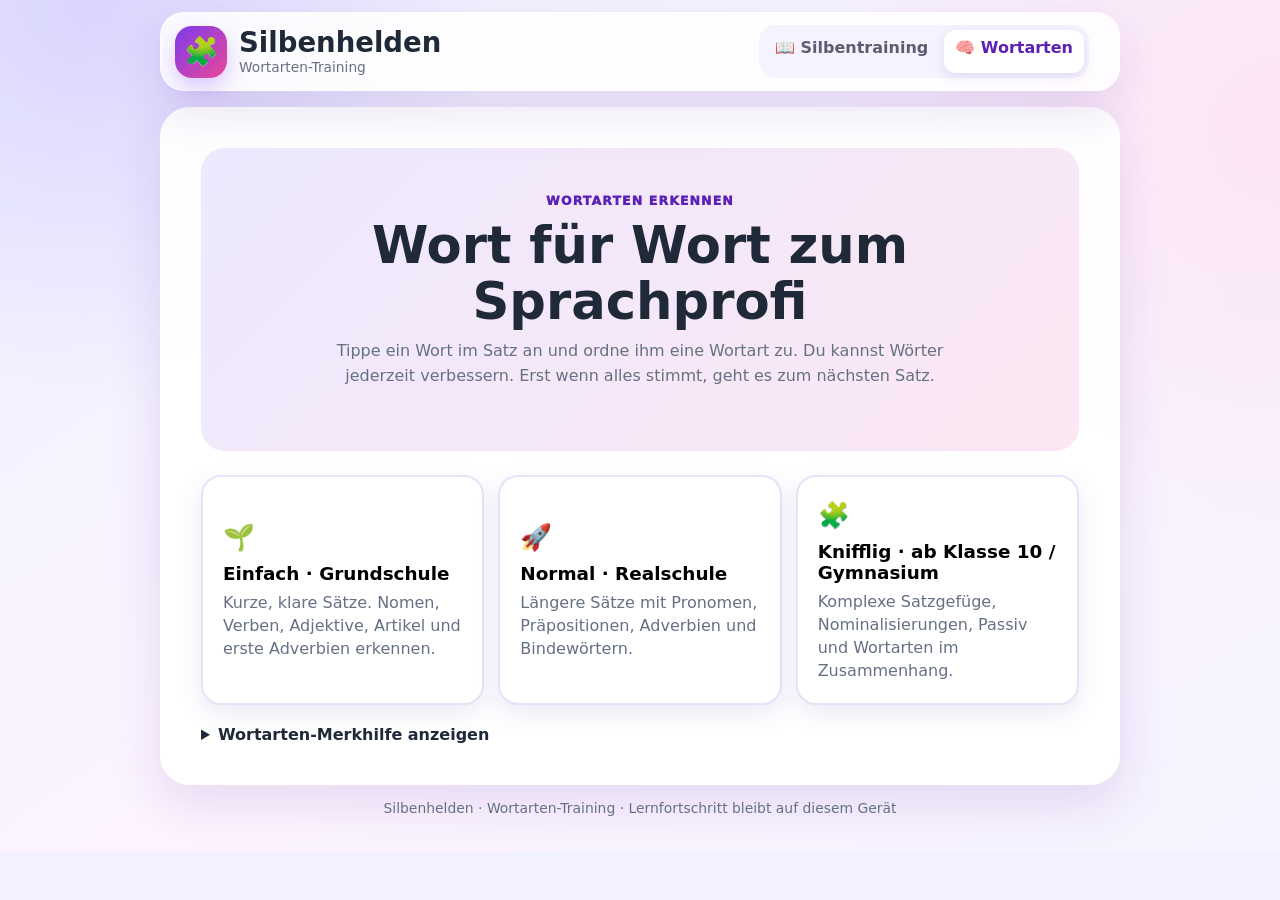
==== wortarten.html @ 065c770d "Align word type levels with school stages" ====
<!doctype html>
<html lang="de">
<head>
  <meta charset="utf-8">
  <meta name="viewport" content="width=device-width, initial-scale=1, viewport-fit=cover">
  <meta name="theme-color" content="#6d28d9">
  <meta name="description" content="Wortarten erkennen und üben – vom einfachen Satz bis zu kniffligen Beispielen.">
  <title>Wortarten-Training · Silbenhelden</title>
  <link rel="manifest" href="manifest.webmanifest">
  <link rel="icon" href="icon.svg" type="image/svg+xml">
  <link rel="stylesheet" href="style.css">
  <style>
    .wordart-shell{max-width:960px;margin:auto}
    .wordart-head{display:flex;justify-content:space-between;align-items:center;gap:12px;margin-bottom:20px}
    .wordart-head .eyebrow{display:block}
    .wordart-intro{padding:clamp(20px,5vw,42px);border-radius:24px;background:linear-gradient(135deg,#ede9fe,#fce7f3);text-align:center}
    .wordart-intro h1{font-size:clamp(2rem,6vw,3.2rem);margin:8px 0}
    .wordart-intro p{max-width:650px;margin:0 auto 20px;color:var(--muted);line-height:1.6}
    .level-grid{display:grid;grid-template-columns:repeat(3,minmax(0,1fr));gap:14px;margin-top:24px}
    .level-card{min-height:150px;padding:20px;border:2px solid var(--line);border-radius:20px;background:#fff;text-align:left;cursor:pointer;box-shadow:var(--shadow-small);transition:transform .15s,border-color .15s}
    .level-card:hover{transform:translateY(-3px);border-color:#a78bfa}
    .level-card strong{display:block;margin:7px 0;font-size:1.15rem}
    .level-card span{color:var(--muted);line-height:1.45}
    .level-emoji{font-size:1.6rem}
    .lesson{margin-top:20px;padding:clamp(18px,4vw,32px)}
    .lesson-top{display:flex;justify-content:space-between;align-items:flex-start;gap:12px}
    .lesson-top h1{margin:4px 0;font-size:clamp(1.45rem,4vw,2.2rem)}
    .task-count{white-space:nowrap;padding:9px 12px;border-radius:999px;background:var(--primary-soft);color:var(--primary-dark);font-weight:900}
    .progress-track{height:10px;margin:16px 0 22px;overflow:hidden;border-radius:99px;background:#eeeaf7}
    .progress-track span{display:block;height:100%;border-radius:inherit;background:linear-gradient(90deg,#7c3aed,#ec4899);transition:width .2s}
    .prompt{margin:0 0 8px;color:var(--muted);font-weight:700}
    .sentence{min-height:100px;padding:18px 14px;border:2px solid var(--line);border-radius:20px;background:#faf9ff;font-size:clamp(1.3rem,4.5vw,2rem);line-height:2.1}
    .word{display:inline-block;margin:0 .13em .12em 0;padding:3px 8px;border:2px solid var(--cat-border,transparent);border-radius:11px;color:var(--cat-ink,var(--ink));background:var(--cat-bg,#fff);box-shadow:0 3px 10px rgba(31,41,55,.08);font-weight:800;cursor:pointer;touch-action:manipulation}
    .word.selected{border-color:#7c3aed;box-shadow:0 0 0 3px rgba(124,58,237,.15)}
    .word.correct{border-color:#86efac;background:#dcfce7}
    .word.wrong{border-color:#fca5a5;background:#fee2e2}
    .word .answer-tag{display:block;margin-top:2px;font-size:.58em;line-height:1.05;color:var(--cat-ink,#5b21b6)}
    /* Jede Wortart erhält eine zurückhaltende, wiedererkennbare Farbe. */
    .word[data-type="Nomen"],.type-button[data-type="Nomen"]{--cat-bg:#eef2ff;--cat-ink:#3730a3;--cat-border:#c7d2fe}
    .word[data-type="Verb"],.type-button[data-type="Verb"]{--cat-bg:#e8f5f2;--cat-ink:#176356;--cat-border:#b7e4d9}
    .word[data-type="Adjektiv"],.type-button[data-type="Adjektiv"]{--cat-bg:#fff6df;--cat-ink:#805b14;--cat-border:#f2dda2}
    .word[data-type="Artikel"],.type-button[data-type="Artikel"]{--cat-bg:#f1f2f5;--cat-ink:#505866;--cat-border:#d7dbe2}
    .word[data-type="Pronomen"],.type-button[data-type="Pronomen"]{--cat-bg:#eaf3ff;--cat-ink:#245b96;--cat-border:#c3daf8}
    .word[data-type="Präposition"],.type-button[data-type="Präposition"]{--cat-bg:#fff0f2;--cat-ink:#91465a;--cat-border:#f3cbd4}
    .word[data-type="Adverb"],.type-button[data-type="Adverb"]{--cat-bg:#eaf7fb;--cat-ink:#286276;--cat-border:#c2e5ee}
    .word[data-type="Konjunktion"],.type-button[data-type="Konjunktion"]{--cat-bg:#f4edfb;--cat-ink:#674389;--cat-border:#dfcdef}
    .word[data-type="Zahlwort"],.type-button[data-type="Zahlwort"]{--cat-bg:#edf7e9;--cat-ink:#426c35;--cat-border:#cfe4c4}
    .word[data-type="Ausrufewort"],.type-button[data-type="Ausrufewort"]{--cat-bg:#fff0e8;--cat-ink:#98532d;--cat-border:#f4d0bb}
    .word-types{display:grid;grid-template-columns:repeat(5,minmax(0,1fr));gap:8px;margin:16px 0}
    .type-button{min-height:48px;padding:8px 6px;border:1px solid var(--cat-border,var(--line));border-radius:13px;background:var(--cat-bg,#fff);color:var(--cat-ink,var(--ink));font-weight:800;cursor:pointer;touch-action:manipulation}
    .type-button small{display:block;color:var(--muted);font-size:.73em;font-weight:600}
    .type-button.active{border-color:#7c3aed;color:#5b21b6;background:#ede9fe;box-shadow:0 0 0 2px rgba(124,58,237,.12)}
    .selected-note{min-height:24px;color:var(--muted);font-size:.92rem}
    .task-feedback{min-height:50px;margin:12px 0;padding:12px 14px;border-radius:14px;background:#f5f3ff;color:#4c1d95;line-height:1.45}
    .task-feedback:empty{display:none}
    .task-feedback.success{background:#dcfce7;color:#166534}
    .task-feedback.retry{background:#fff7ed;color:#9a3412}
    .lesson-actions{display:flex;justify-content:space-between;gap:10px;margin-top:16px}
    .lesson-actions .btn{min-height:48px}
    .helper{margin:14px 0 0;color:var(--muted);font-size:.88rem;line-height:1.5}
    .guide{margin-top:20px}
    .guide summary{font-weight:900;cursor:pointer}
    .guide-grid{display:grid;grid-template-columns:repeat(2,minmax(0,1fr));gap:8px;margin-top:12px}
    .guide-item{padding:10px 12px;border-radius:12px;background:#f8f7fc;font-size:.92rem;line-height:1.4}
    .guide-item strong{color:#5b21b6}
    .finish{text-align:center;padding:36px 12px}
    .finish .trophy{font-size:4rem}
    .finish h1{font-size:clamp(2rem,6vw,3rem)}
    .finish p{color:var(--muted);line-height:1.55}
    @media(max-width:700px){.level-grid{grid-template-columns:1fr}.level-card{min-height:0;padding:16px}.word-types{grid-template-columns:repeat(2,minmax(0,1fr))}.lesson-top{align-items:center}.sentence{padding:14px 10px}.lesson-actions{position:sticky;bottom:8px;z-index:5;padding:8px;border-radius:16px;background:rgba(255,255,255,.94);box-shadow:var(--shadow-small)}.guide-grid{grid-template-columns:1fr}}
    @media(prefers-reduced-motion:reduce){*{scroll-behavior:auto!important;transition:none!important}}
  </style>
</head>
<body>
  <main class="app wordart-shell">
    <header class="top">
      <a class="brand brand-button" href="./index.html" style="text-decoration:none;color:inherit" aria-label="Zurück zum Silbentrainer">
        <span class="logo" aria-hidden="true">🧩</span>
        <span><strong class="brand-title">Silbenhelden</strong><span class="brand-subtitle">Wortarten-Training</span></span>
      </a>
      <nav class="main-nav" aria-label="Hauptnavigation">
        <a class="nav-button" href="./index.html" style="text-decoration:none">📖 <span>Silbentraining</span></a>
        <span class="nav-button active" aria-current="page">🧠 <span>Wortarten</span></span>
      </nav>
    </header>

    <section class="screen" id="home">
      <div class="wordart-intro">
        <span class="eyebrow">Wortarten erkennen</span>
        <h1>Wort für Wort zum Sprachprofi</h1>
        <p>Tippe ein Wort im Satz an und ordne ihm eine Wortart zu. Du kannst Wörter jederzeit verbessern. Erst wenn alles stimmt, geht es zum nächsten Satz.</p>
      </div>
      <div class="level-grid" aria-label="Schwierigkeit auswählen">
        <button class="level-card" data-level="leicht"><span class="level-emoji">🌱</span><strong>Einfach · Grundschule</strong><span>Kurze, klare Sätze. Nomen, Verben, Adjektive, Artikel und erste Adverbien erkennen.</span></button>
        <button class="level-card" data-level="mittel"><span class="level-emoji">🚀</span><strong>Normal · Realschule</strong><span>Längere Sätze mit Pronomen, Präpositionen, Adverbien und Bindewörtern.</span></button>
        <button class="level-card" data-level="schwer"><span class="level-emoji">🧩</span><strong>Knifflig · ab Klasse 10 / Gymnasium</strong><span>Komplexe Satzgefüge, Nominalisierungen, Passiv und Wortarten im Zusammenhang.</span></button>
      </div>
      <details class="guide">
        <summary>Wortarten-Merkhilfe anzeigen</summary>
        <div class="guide-grid">
          <div class="guide-item"><strong>Nomen:</strong> Menschen, Tiere, Dinge und Begriffe; oft mit der/die/das. <em>Hund, Freude</em></div>
          <div class="guide-item"><strong>Verb:</strong> Tätigkeiten oder Zustände; in der Grundform mit „-en“. <em>laufen, sein</em></div>
          <div class="guide-item"><strong>Adjektiv:</strong> Beschreibt, wie etwas ist. <em>schnell, freundlich</em></div>
          <div class="guide-item"><strong>Artikel:</strong> Begleiter eines Nomens. <em>der, eine, dem</em></div>
          <div class="guide-item"><strong>Pronomen:</strong> Steht für oder begleitet ein Nomen. <em>ich, sie, dieser</em></div>
          <div class="guide-item"><strong>Präposition:</strong> Zeigt oft Ort, Zeit oder Beziehung. <em>auf, wegen, mit</em></div>
          <div class="guide-item"><strong>Adverb:</strong> Gibt zum Beispiel Zeit, Ort oder Art an. <em>heute, dort, gern</em></div>
          <div class="guide-item"><strong>Konjunktion:</strong> Verbindet Wörter oder Sätze. <em>und, weil, obwohl</em></div>
          <div class="guide-item"><strong>Zahlwort:</strong> Bezeichnet eine Zahl oder Menge. <em>drei, mehrere</em></div>
          <div class="guide-item"><strong>Ausrufewort:</strong> Drückt einen Ausruf oder ein Gefühl aus. <em>Oh!, Hurra!</em></div>
        </div>
      </details>
    </section>

    <section class="screen lesson hidden" id="lesson" aria-live="polite">
      <div class="lesson-top">
        <div><span class="eyebrow" id="levelName">Einfach</span><h1>Ordne die Wortarten zu</h1></div>
        <span class="task-count" id="taskCount">Satz 1 von 15</span>
      </div>
      <div class="progress-track" aria-label="Fortschritt"><span id="progressBar" style="width:0%"></span></div>
      <p class="prompt">1. Tippe ein Wort an. 2. Wähle die passende Wortart.</p>
      <div class="sentence" id="sentence" aria-label="Satz mit auswählbaren Wörtern"></div>
      <p class="selected-note" id="selectedNote">Wähle ein Wort im Satz aus.</p>
      <div class="word-types" id="wordTypes" aria-label="Wortart auswählen"></div>
      <div class="task-feedback" id="feedback" aria-live="polite"></div>
      <div class="lesson-actions">
        <button class="btn gray" id="quit">Zur Übersicht</button>
        <button class="btn primary" id="check" disabled>Antwort prüfen</button>
        <button class="btn primary hidden" id="next">Weiter →</button>
      </div>
      <p class="helper">Tipp: Achte auf die Aufgabe eines Wortes im Satz. Dasselbe Wort kann in einem anderen Satz eine andere Wortart haben.</p>
    </section>

    <section class="screen finish hidden" id="finish">
      <div class="trophy">🏆</div>
      <span class="eyebrow">Training beendet</span>
      <h1>Stark gemacht!</h1>
      <p id="finishMessage"></p>
      <div class="hero-actions" style="justify-content:center">
        <button class="btn primary large" id="repeat">Gleiche Stufe noch einmal</button>
        <button class="btn soft large" id="choose">Andere Stufe wählen</button>
      </div>
    </section>

    <footer class="foot">Silbenhelden · Wortarten-Training · Lernfortschritt bleibt auf diesem Gerät</footer>
  </main>

<script>
const TYPES = ["Nomen","Verb","Adjektiv","Artikel","Pronomen","Präposition","Adverb","Konjunktion","Zahlwort","Ausrufewort"];
const TYPE_HINTS = {Nomen:"Ding / Name",Verb:"Tun / Sein",Adjektiv:"Wie ist es?",Artikel:"Begleiter",Pronomen:"Fürwort",Präposition:"Verhältniswort",Adverb:"Umstandswort",Konjunktion:"Bindewort",Zahlwort:"Zahl / Menge",Ausrufewort:"Ausruf"};
// Jedes Wort ist als "Wort|Wortart" notiert. Die Lösung wird erst beim Prüfen sichtbar.
const SETS = {
  leicht: [
    "Der|Artikel laute|Adjektiv Hund|Nomen bellt|Verb.|",
    "Die|Artikel kleine|Adjektiv Katze|Nomen schläft|Verb.|",
    "Ein|Artikel Vogel|Nomen fliegt|Verb heute|Adverb.|",
    "Das|Artikel Kind|Nomen malt|Verb ein|Artikel buntes|Adjektiv Bild|Nomen.|",
    "Mia|Nomen lacht|Verb.|",
    "Der|Artikel Ball|Nomen rollt|Verb.|",
    "Eine|Artikel duftende|Adjektiv Blume|Nomen blüht|Verb.|",
    "Der|Artikel alte|Adjektiv Baum|Nomen steht|Verb dort|Adverb.|",
    "Tom|Nomen liest|Verb ein|Artikel spannendes|Adjektiv Buch|Nomen.|",
    "Die|Artikel Sonne|Nomen scheint|Verb warm|Adjektiv.|",
    "Ein|Artikel kleiner|Adjektiv Frosch|Nomen hüpft|Verb heute|Adverb.|",
    "Meine|Pronomen Schwester|Nomen singt|Verb.|",
    "Der|Artikel rote|Adjektiv Bus|Nomen hält|Verb hier|Adverb.|",
    "Das|Artikel Pferd|Nomen frisst|Verb frisches|Adjektiv Gras|Nomen.|",
    "Ein|Artikel müder|Adjektiv Bär|Nomen schläft|Verb lange|Adjektiv."
  ],
  mittel: [
    "Heute|Adverb fährt|Verb meine|Pronomen Freundin|Nomen mit|Präposition dem|Artikel Bus|Nomen in|Präposition die|Artikel Schule|Nomen.|",
    "Wir|Pronomen warten|Verb lange|Adverb vor|Präposition dem|Artikel Kino|Nomen.|",
    "Der|Artikel flinke|Adjektiv Läufer|Nomen gewinnt|Verb das|Artikel Rennen|Nomen, weil|Konjunktion er|Pronomen oft|Adverb trainiert|Verb.|",
    "Nach|Präposition dem|Artikel Essen|Nomen stellt|Verb Paul|Nomen die|Artikel Teller|Nomen ordentlich|Adverb auf|Präposition den|Artikel Tisch|Nomen.|",
    "Sie|Pronomen besucht|Verb morgen|Adverb ihre|Pronomen nette|Adjektiv Tante|Nomen.|",
    "Der|Artikel Hund|Nomen versteckt|Verb sich|Pronomen unter|Präposition dem|Artikel Tisch|Nomen.|",
    "Obwohl|Konjunktion es|Pronomen regnet|Verb, spielen|Verb die|Artikel Kinder|Nomen draußen|Adverb.|",
    "Drei|Zahlwort Schüler|Nomen lösen|Verb gemeinsam|Adverb die|Artikel schwierige|Adjektiv Aufgabe|Nomen.|",
    "Lena|Nomen und|Konjunktion Amir|Nomen gehen|Verb nach|Präposition dem|Artikel Unterricht|Nomen gemeinsam|Adverb heim|Adverb.|",
    "Ich|Pronomen freue|Verb mich|Pronomen sehr|Adverb auf|Präposition den|Artikel Ausflug|Nomen.|",
    "Der|Artikel Zug|Nomen fährt|Verb heute|Adverb wegen|Präposition des|Artikel starken|Adjektiv Windes|Nomen später|Adverb.|",
    "Weil|Konjunktion der|Artikel Weg|Nomen nass|Adjektiv ist|Verb, laufen|Verb wir|Pronomen langsam|Adverb.|",
    "Ihr|Pronomen gebt|Verb dem|Artikel kleinen|Adjektiv Kind|Nomen einen|Artikel Apfel|Nomen.|",
    "Mehrere|Zahlwort Gäste|Nomen unterhalten|Verb sich|Pronomen draußen|Adverb und|Konjunktion lachen|Verb oft|Adverb.|",
    "Der|Artikel Film|Nomen beginnt|Verb gleich|Adverb, aber|Konjunktion wir|Pronomen suchen|Verb noch|Adverb unsere|Artikel Plätze|Nomen."
  ],
  schwer: [
    "Obwohl|Konjunktion die|Artikel ursprüngliche|Adjektiv These|Nomen plausibel|Adjektiv erschien|Verb, widersprachen|Verb ihr|Pronomen jedoch|Adverb mehrere|Zahlwort Messwerte|Nomen.",
    "Die|Artikel Schlussfolgerung|Nomen, die|Pronomen aus|Präposition den|Artikel Daten|Nomen gezogen|Verb wurde|Verb, erwies|Verb sich|Pronomen nach|Präposition erneuter|Adjektiv Prüfung|Nomen als|Konjunktion unhaltbar|Adjektiv.",
    "Wer|Pronomen eine|Artikel Quelle|Nomen zitiert|Verb, ohne|Konjunktion ihren|Pronomen Entstehungskontext|Nomen zu|Präposition berücksichtigen|Verb, verkürzt|Verb die|Artikel Aussage|Nomen möglicherweise|Adverb erheblich|Adverb.",
    "Die|Artikel Annahme|Nomen, Beobachtungen|Nomen seien|Verb grundsätzlich|Adverb neutral|Adjektiv, lässt|Verb sich|Pronomen weder|Konjunktion beweisen|Verb noch|Konjunktion begründen|Verb.",
    "Während|Konjunktion die|Artikel Ergebnisse|Nomen zunächst|Adverb eindeutig|Adjektiv wirkten|Verb, zeigte|Verb eine|Artikel genauere|Adjektiv Auswertung|Nomen mehrere|Zahlwort widersprüchliche|Adjektiv Tendenzen|Nomen.",
    "Die|Artikel Forschenden|Nomen mussten|Verb begründen|Verb, warum|Adverb sie|Pronomen bestimmte|Adjektiv Vergleichsgruppen|Nomen ausgeschlossen|Verb hatten|Verb.",
    "Werden|Verb einzelne|Adjektiv Begriffe|Nomen auf|Präposition verschiedene|Adjektiv Weise|Nomen verwendet|Verb, entstehen|Verb Missverständnisse|Nomen, die|Pronomen sich|Pronomen später|Adverb kaum|Adverb auflösen|Verb lassen|Verb.",
    "Die|Artikel zuvor|Adverb veröffentlichte|Adjektiv Analyse|Nomen berücksichtigte|Verb zwar|Adverb relevante|Adjektiv Gegenargumente|Nomen, gab|Verb ihnen|Pronomen jedoch|Adverb kaum|Adverb Gewicht|Nomen.",
    "Dass|Konjunktion eine|Artikel Erklärung|Nomen einfach|Adjektiv klingt|Verb, beweist|Verb keineswegs|Adverb, dass|Konjunktion sie|Pronomen wissenschaftlich|Adverb tragfähig|Adjektiv ist|Verb.",
    "Je|Konjunktion präziser|Adjektiv eine|Artikel Fragestellung|Nomen formuliert|Verb ist|Verb, desto|Konjunktion besser|Adverb lassen|Verb sich|Pronomen die|Artikel Ergebnisse|Nomen einordnen|Verb.",
    "Die|Artikel Entscheidung|Nomen, widersprüchliche|Adjektiv Befunde|Nomen auszuklammern|Verb, verändert|Verb die|Artikel Aussagekraft|Nomen des|Artikel gesamten|Adjektiv Modells|Nomen.",
    "Ob|Konjunktion ein|Artikel Zusammenhang|Nomen tatsächlich|Adverb besteht|Verb, lässt|Verb sich|Pronomen erst|Adverb durch|Präposition zusätzliche|Adjektiv Vergleichsdaten|Nomen überprüfen|Verb.",
    "Die|Artikel scheinbar|Adverb nebensächliche|Adjektiv Einschränkung|Nomen verändert|Verb den|Artikel Geltungsbereich|Nomen der|Artikel Aussage|Nomen erheblich|Adverb.",
    "Das|Artikel sorgfältige|Adjektiv Abwägen|Nomen konkurrierender|Adjektiv Erklärungen|Nomen ist|Verb Voraussetzung|Nomen für|Präposition ein|Artikel nachvollziehbares|Adjektiv Urteil|Nomen.",
    "Nachdem|Konjunktion mehrere|Zahlwort Messreihen|Nomen wiederholt|Adverb geprüft|Verb worden|Verb waren|Verb, verwarfen|Verb die|Artikel Forschenden|Nomen die|Artikel zunächst|Adverb überzeugende|Adjektiv Hypothese|Nomen."
  ]
};
const TITLES={leicht:"Grundschule",mittel:"Realschule",schwer:"Ab Klasse 10 / Gymnasium"};
let level="leicht",round=0,queue=[],answers=[],selected=-1,checked=false,roundCheckedOnce=false,totalCorrect=0,firstTry=0,feedbackText="",feedbackKind="";
const $=id=>document.getElementById(id);
function parse(raw){return raw.trim().split(/\s+/).filter(Boolean).map(piece=>{if(piece.endsWith("|"))piece=piece.slice(0,-1);const match=piece.match(/^(.+)\|([^|.,!?;:]+)([.,!?;:]*)$/u);if(!match)throw new Error("Ungültige Aufgabenangabe: "+piece);return {text:match[1],type:match[2],punct:match[3]};});}
function show(view){$("home").classList.toggle("hidden",view!=="home");$("lesson").classList.toggle("hidden",view!=="lesson");$("finish").classList.toggle("hidden",view!=="finish");window.scrollTo({top:0,behavior:"smooth"});}
function start(which){level=which;round=0;queue=[...SETS[level]];answers=Array(parse(queue[0]).length).fill("");selected=-1;checked=false;roundCheckedOnce=false;totalCorrect=0;firstTry=0;feedbackText="";feedbackKind="";$("levelName").textContent=TITLES[level];show("lesson");render();}
function render(){
  const words=parse(queue[round]);
  $("taskCount").textContent=`Satz ${round+1} von ${queue.length}`;
  $("progressBar").style.width=`${round/queue.length*100}%`;
  const area=$("sentence");area.replaceChildren();
  words.forEach((w,i)=>{
    const b=document.createElement("button");b.type="button";b.className="word";b.textContent=w.text;
    b.setAttribute("aria-label",`${w.text}, Wort ${i+1}${answers[i]?`, zugeordnet: ${answers[i]}`:""}`);if(answers[i])b.dataset.type=answers[i];
    if(i===selected)b.classList.add("selected");
    if(checked){if(answers[i]===w.type)b.classList.add("correct");else b.classList.add("wrong");}if(answers[i]||checked){const tag=document.createElement("span");tag.className="answer-tag";tag.textContent=answers[i]||"noch offen";b.append(tag);}
    b.addEventListener("click",()=>{if(checked&&answers[i]===w.type)return;selected=i;render();});
    area.append(b);if(w.punct){const p=document.createElement("span");p.textContent=w.punct;area.append(p);}
  });
  const palette=$("wordTypes");palette.replaceChildren();
  TYPES.forEach(type=>{const b=document.createElement("button");b.className="type-button";b.type="button";b.dataset.type=type;b.setAttribute("aria-label",type);b.innerHTML=`${type}<small>${TYPE_HINTS[type]}</small>`;b.disabled=selected<0||(checked&&answers[selected]===words[selected].type);b.addEventListener("click",()=>assign(type));palette.append(b);});
  $("selectedNote").textContent=selected<0?"Tippe ein Wort im Satz an; die gewählte Wortart erscheint direkt darunter.":`Ausgewählt: „${words[selected].text}“ · jetzt die Wortart antippen.`;
  $("check").classList.remove("hidden");$("check").disabled=answers.some(a=>!a);$("check").textContent=checked?"Erneut prüfen":"Antwort prüfen";
  const allCorrect=checked&&words.every((w,i)=>answers[i]===w.type);$("check").classList.toggle("hidden",allCorrect);$("next").classList.toggle("hidden",!allCorrect);
  $("feedback").textContent=feedbackText;$("feedback").className="task-feedback"+(feedbackKind?` ${feedbackKind}`:"");
}
function assign(type){if(selected<0)return;answers[selected]=type;selected=-1;render();}
function check(){
  const words=parse(queue[round]);const firstAttempt=!roundCheckedOnce;roundCheckedOnce=true;const misses=words.filter((w,i)=>answers[i]!==w.type).length;checked=true;
  if(misses===0){totalCorrect+=words.length;if(firstAttempt)firstTry+=1;feedbackText="Alles richtig! Du hast jedem Wort die passende Wortart zugeordnet.";feedbackKind="success";}
  else{feedbackText=`Schon ${words.length-misses} von ${words.length} richtig. Falsche Wörter sind markiert. Tippe ein rot markiertes Wort an, ändere die Zuordnung und prüfe erneut.`;feedbackKind="retry";}
  render();if(misses===0){$("next").focus({preventScroll:true});}
}
function advance(){round+=1;if(round>=queue.length){$("finishMessage").textContent=`Du hast ${queue.length} Sätze auf der Stufe „${TITLES[level]}“ bearbeitet und ${totalCorrect} Wörter korrekt zugeordnet. ${firstTry===queue.length?"Jeder Satz war gleich beim ersten Prüfen richtig!":`Beim ersten Prüfen waren ${firstTry} Sätze schon vollständig richtig.`}`;$("progressBar").style.width="100%";show("finish");return;}answers=Array(parse(queue[round]).length).fill("");selected=-1;checked=false;roundCheckedOnce=false;feedbackText="";feedbackKind="";$("check").textContent="Antwort prüfen";render();$("sentence").scrollIntoView({behavior:"smooth",block:"center"});}

document.querySelectorAll(".level-card").forEach(b=>b.addEventListener("click",()=>start(b.dataset.level)));
$("check").addEventListener("click",check);
$("next").addEventListener("click",advance);
$("quit").addEventListener("click",()=>show("home"));
$("choose").addEventListener("click",()=>show("home"));
$("repeat").addEventListener("click",()=>start(level));
if("serviceWorker"in navigator&&location.protocol.startsWith("http"))navigator.serviceWorker.register("./sw.js").catch(()=>{});
</script>
</body>
</html>
---- style.css ----
:root {
  --bg: #f6f4ff;
  --card: rgba(255, 255, 255, 0.94);
  --ink: #1f2937;
  --muted: #667085;
  --primary: #7c3aed;
  --primary-dark: #5b21b6;
  --primary-soft: #ede9fe;
  --pink: #ec4899;
  --success: #15803d;
  --success-bg: #dcfce7;
  --danger: #b91c1c;
  --danger-bg: #fee2e2;
  --warning: #b45309;
  --warning-bg: #fef3c7;
  --gold: #f59e0b;
  --line: #e7e2f7;
  --shadow: 0 18px 52px rgba(76, 29, 149, 0.13);
  --shadow-small: 0 8px 24px rgba(76, 29, 149, 0.1);
}

* {
  box-sizing: border-box;
  -webkit-tap-highlight-color: transparent;
}

html {
  min-height: 100%;
  background: #f3f0ff;
}

body {
  margin: 0;
  min-height: 100%;
  padding: max(12px, env(safe-area-inset-top)) max(12px, env(safe-area-inset-right)) max(20px, env(safe-area-inset-bottom)) max(12px, env(safe-area-inset-left));
  color: var(--ink);
  font-family: ui-rounded, "SF Pro Rounded", "Avenir Next", system-ui, -apple-system, BlinkMacSystemFont, "Segoe UI", sans-serif;
  background:
    radial-gradient(circle at 7% 0%, rgba(196, 181, 253, 0.48), transparent 28%),
    radial-gradient(circle at 100% 15%, rgba(251, 207, 232, 0.42), transparent 30%),
    linear-gradient(145deg, #eef2ff 0%, #fdf4ff 55%, #f5f3ff 100%);
  overscroll-behavior: none;
}

button,
input,
select,
textarea {
  font: inherit;
}

button {
  -webkit-user-select: none;
  user-select: none;
}

button:focus-visible,
input:focus-visible,
select:focus-visible,
textarea:focus-visible,
.tile:focus-visible {
  outline: 4px solid rgba(245, 158, 11, 0.42);
  outline-offset: 2px;
}

h1,
h2,
h3,
p {
  overflow-wrap: anywhere;
}

h1,
h2,
h3 {
  line-height: 1.1;
}

.app {
  width: min(1180px, 100%);
  margin: 0 auto;
}

.hidden {
  display: none !important;
}

.top {
  position: sticky;
  top: max(8px, env(safe-area-inset-top));
  z-index: 50;
  display: grid;
  grid-template-columns: minmax(220px, 1fr) auto auto;
  align-items: center;
  gap: 16px;
  margin-bottom: 16px;
  padding: 12px 14px;
  border: 1px solid rgba(255, 255, 255, 0.9);
  border-radius: 24px;
  background: rgba(255, 255, 255, 0.86);
  box-shadow: var(--shadow);
  backdrop-filter: blur(18px);
}

.brand-button {
  border: 0;
  color: inherit;
  background: transparent;
  cursor: pointer;
}

.brand {
  display: flex;
  align-items: center;
  gap: 12px;
  min-width: 0;
  padding: 0;
  text-align: left;
}

.logo {
  flex: 0 0 auto;
  display: grid;
  width: 52px;
  height: 52px;
  place-items: center;
  border-radius: 17px;
  color: white;
  font-size: 28px;
  background: linear-gradient(135deg, var(--primary), var(--pink));
  box-shadow: 0 10px 22px rgba(124, 58, 237, 0.26);
}

.brand-title {
  display: block;
  font-size: clamp(1.2rem, 2.3vw, 1.72rem);
  line-height: 1.05;
}

.brand-subtitle {
  display: block;
  margin-top: 3px;
  color: var(--muted);
  font-size: 0.86rem;
  white-space: nowrap;
  overflow: hidden;
  text-overflow: ellipsis;
}

.main-nav {
  display: flex;
  gap: 5px;
  padding: 5px;
  border-radius: 16px;
  background: #f5f3ff;
}

.nav-button {
  min-height: 43px;
  padding: 8px 11px;
  border: 0;
  border-radius: 12px;
  color: #5f5b70;
  font-weight: 800;
  background: transparent;
  cursor: pointer;
}

.nav-button.active {
  color: var(--primary-dark);
  background: white;
  box-shadow: 0 4px 12px rgba(76, 29, 149, 0.11);
}

.stats {
  display: flex;
  justify-content: flex-end;
  gap: 7px;
  flex-wrap: wrap;
}

.pill {
  padding: 8px 11px;
  border: 1px solid var(--line);
  border-radius: 999px;
  background: white;
  font-weight: 900;
  white-space: nowrap;
}

.screen {
  min-height: 560px;
  padding: clamp(20px, 4vw, 40px);
  border: 1px solid rgba(255, 255, 255, 0.92);
  border-radius: 30px;
  background: var(--card);
  box-shadow: var(--shadow);
}

.hero {
  margin-bottom: 26px;
}

.hero-grid {
  display: grid;
  grid-template-columns: 210px minmax(0, 1fr);
  align-items: center;
  gap: clamp(22px, 5vw, 64px);
  padding: clamp(18px, 4vw, 36px);
  overflow: hidden;
  border-radius: 28px;
  background:
    radial-gradient(circle at 13% 20%, rgba(255, 255, 255, 0.75), transparent 30%),
    linear-gradient(135deg, #ede9fe, #fce7f3);
}

.hero-copy h1,
.section-heading h1 {
  margin: 5px 0 10px;
  font-size: clamp(2rem, 5vw, 3.6rem);
}

.hero-copy p,
.section-heading p,
.panel-copy {
  color: var(--muted);
  line-height: 1.55;
}

.hero-copy p {
  max-width: 720px;
  margin: 0 0 22px;
  font-size: 1.06rem;
}

.eyebrow {
  color: var(--primary-dark);
  font-size: 0.78rem;
  font-weight: 950;
  letter-spacing: 0.09em;
  text-transform: uppercase;
}

.avatar-stage {
  position: relative;
  display: grid;
  width: 190px;
  height: 190px;
  place-items: center;
  margin: 0 auto;
  border: 8px solid rgba(255, 255, 255, 0.75);
  border-radius: 50%;
  background: rgba(255, 255, 255, 0.62);
  box-shadow: 0 20px 45px rgba(91, 33, 182, 0.16);
}

.avatar-stage.large {
  width: 230px;
  height: 230px;
}

.avatar {
  font-size: 110px;
  line-height: 1;
  filter: drop-shadow(0 9px 12px rgba(76, 29, 149, 0.18));
}

.avatar-stage.large .avatar {
  font-size: 132px;
}

.avatar-accessory {
  position: absolute;
  z-index: 2;
  top: 5px;
  left: 50%;
  font-size: 56px;
  transform: translateX(-50%);
  filter: drop-shadow(0 5px 5px rgba(31, 41, 55, 0.18));
}

.avatar-stage.large .avatar-accessory {
  top: 7px;
  font-size: 66px;
}

.hero-actions,
.result-actions,
.form-actions {
  display: flex;
  gap: 10px;
  flex-wrap: wrap;
}

.btn {
  min-height: 52px;
  padding: 11px 17px;
  border: 0;
  border-radius: 16px;
  font-weight: 900;
  cursor: pointer;
  transition: transform 0.16s ease, box-shadow 0.16s ease, opacity 0.16s ease;
}

.btn:hover:not(:disabled) {
  transform: translateY(-2px);
}

.btn:active:not(:disabled) {
  transform: translateY(0) scale(0.99);
}

.btn.primary {
  color: white;
  background: linear-gradient(135deg, var(--primary), #9333ea);
  box-shadow: 0 10px 22px rgba(124, 58, 237, 0.28);
}

.btn.soft {
  color: var(--primary-dark);
  background: var(--primary-soft);
}

.btn.gray {
  color: #374151;
  background: #f3f4f6;
}

.btn.danger {
  color: var(--danger);
  background: var(--danger-bg);
}

.btn.large {
  min-height: 60px;
  padding-inline: 21px;
}

.btn.full {
  width: 100%;
}

.btn:disabled {
  opacity: 0.45;
  cursor: not-allowed;
}

.button-count {
  display: inline-grid;
  min-width: 25px;
  min-height: 25px;
  margin-left: 5px;
  place-items: center;
  border-radius: 999px;
  color: white;
  background: var(--primary);
}

.home-grid,
.dashboard-grid,
.collection-grid,
.teacher-grid {
  display: grid;
  grid-template-columns: repeat(2, minmax(0, 1fr));
  gap: 16px;
}

.panel {
  padding: 22px;
  border: 1px solid #ece8f7;
  border-radius: 24px;
  background: rgba(255, 255, 255, 0.94);
  box-shadow: var(--shadow-small);
}

.panel > h2:first-child {
  margin-top: 0;
}

.section-heading {
  display: flex;
  align-items: flex-start;
  justify-content: space-between;
  gap: 20px;
  margin: 32px 0 16px;
}

.section-heading.compact {
  margin: 0 0 15px;
}

.section-heading h2 {
  margin: 4px 0 0;
  font-size: clamp(1.45rem, 3vw, 2rem);
}

.section-heading p {
  max-width: 740px;
  margin: 7px 0 0;
}

.week-badge,
.skill-chip,
.game-breadcrumb {
  display: inline-flex;
  align-items: center;
  min-height: 34px;
  padding: 7px 11px;
  border-radius: 999px;
  color: var(--primary-dark);
  background: var(--primary-soft);
  font-size: 0.86rem;
  font-weight: 900;
}

.mission-list {
  display: grid;
  gap: 10px;
}

.mission {
  display: grid;
  grid-template-columns: 42px 1fr auto;
  align-items: center;
  gap: 11px;
  padding: 12px;
  border-radius: 16px;
  background: #fafafa;
}

.mission-icon {
  display: grid;
  width: 42px;
  height: 42px;
  place-items: center;
  border-radius: 13px;
  background: #fff7ed;
  font-size: 23px;
}

.mission strong,
.mission small {
  display: block;
}

.mission small {
  margin-top: 3px;
  color: var(--muted);
}

.mission-progress {
  grid-column: 2 / -1;
  height: 8px;
  overflow: hidden;
  border-radius: 999px;
  background: #ece9f5;
}

.mission-progress span {
  display: block;
  height: 100%;
  border-radius: inherit;
  background: linear-gradient(90deg, var(--primary), var(--pink));
}

.claim-button {
  min-height: 38px;
  padding: 7px 10px;
  border: 0;
  border-radius: 12px;
  color: white;
  font-weight: 900;
  background: var(--primary);
  cursor: pointer;
}

.claim-button:disabled {
  color: var(--muted);
  background: #e5e7eb;
}

.recommendation {
  min-height: 170px;
  display: flex;
  flex-direction: column;
  justify-content: center;
  gap: 10px;
  padding: 18px;
  border-radius: 20px;
  background: linear-gradient(145deg, #faf7ff, #fff);
}

.recommendation h3,
.recommendation p {
  margin: 0;
}

.recommendation p {
  color: var(--muted);
  line-height: 1.5;
}

.path-groups {
  display: grid;
  gap: 18px;
}

.path-group {
  padding: 18px;
  border-radius: 24px;
  background: #faf9ff;
}

.path-group-head {
  display: flex;
  align-items: center;
  justify-content: space-between;
  gap: 15px;
  margin-bottom: 13px;
}

.path-group-title {
  display: flex;
  align-items: center;
  gap: 11px;
}

.path-group-title span:first-child {
  font-size: 35px;
}

.path-group-title h3,
.path-group-title p {
  margin: 0;
}

.path-group-title p {
  margin-top: 3px;
  color: var(--muted);
}

.path-skill {
  color: var(--primary-dark);
  font-weight: 900;
}

.path-list {
  display: grid;
  grid-template-columns: repeat(5, minmax(0, 1fr));
  gap: 10px;
}

.path-card {
  position: relative;
  min-height: 165px;
  padding: 15px;
  overflow: hidden;
  border: 2px solid transparent;
  border-radius: 18px;
  color: inherit;
  text-align: left;
  background: white;
  box-shadow: 0 7px 18px rgba(76, 29, 149, 0.09);
  cursor: pointer;
  transition: transform 0.16s ease, border-color 0.16s ease;
}

.path-card:hover,
.path-card:focus-visible {
  z-index: 1;
  border-color: #c4b5fd;
  transform: translateY(-3px);
}

.path-card.completed {
  border-color: #86efac;
  background: linear-gradient(145deg, #f0fdf4, white);
}

.path-number {
  display: grid;
  width: 35px;
  height: 35px;
  place-items: center;
  border-radius: 11px;
  color: var(--primary-dark);
  font-weight: 950;
  background: var(--primary-soft);
}

.path-card h4 {
  margin: 13px 0 6px;
  font-size: 1rem;
}

.path-card p {
  min-height: 36px;
  margin: 0;
  color: var(--muted);
  font-size: 0.84rem;
  line-height: 1.35;
}

.progress-track {
  height: 8px;
  margin-top: 12px;
  overflow: hidden;
  border-radius: 999px;
  background: #ece9f5;
}

.progress-track span {
  display: block;
  height: 100%;
  border-radius: inherit;
  background: linear-gradient(90deg, var(--primary), var(--pink));
}

.path-card footer {
  display: flex;
  justify-content: space-between;
  margin-top: 8px;
  color: var(--muted);
  font-size: 0.76rem;
  font-weight: 800;
}

.privacy-note,
.smallnote {
  color: var(--muted);
  text-align: center;
  font-size: 0.9rem;
}

.privacy-note {
  margin: 24px 0 0;
}

.gamehead {
  display: flex;
  justify-content: space-between;
  align-items: flex-start;
  gap: 16px;
  margin-bottom: 12px;
}

.gamehead h2 {
  margin: 8px 0 3px;
  font-size: clamp(1.55rem, 3.4vw, 2.5rem);
}

.gamehead p {
  margin: 0;
  color: var(--muted);
}

.game-actions {
  display: flex;
  gap: 8px;
  flex-wrap: wrap;
  justify-content: flex-end;
}

.game-meta {
  display: grid;
  grid-template-columns: 1fr auto;
  align-items: center;
  gap: 14px;
  margin: 15px 0 18px;
}

.roundbar {
  height: 12px;
  overflow: hidden;
  border-radius: 999px;
  background: var(--primary-soft);
}

.roundbar div {
  height: 100%;
  border-radius: inherit;
  background: linear-gradient(90deg, var(--primary), var(--pink));
  transition: width 0.3s ease;
}

.stars {
  min-height: 42px;
  color: var(--gold);
  text-align: center;
  font-size: 31px;
  letter-spacing: 5px;
}

.instruction {
  margin: 0 0 10px;
  color: var(--muted);
  text-align: center;
  font-weight: 800;
}

.target,
.bank {
  display: flex;
  min-height: 128px;
  align-content: flex-start;
  flex-wrap: wrap;
  gap: 10px;
  padding: 16px;
  border-radius: 22px;
}

.target {
  border: 3px dashed #c4b5fd;
  background: #faf7ff;
  transition: background 0.15s ease, border-color 0.15s ease;
}

.target.over,
.bank.over {
  border-color: var(--primary);
  background: #f3e8ff;
}

.bank {
  border: 1px solid #e5e7eb;
  background: #f8fafc;
}

.placeholder {
  width: 100%;
  padding: 34px 8px;
  color: #8b5cf6;
  text-align: center;
  font-weight: 900;
  pointer-events: none;
}

.label-row {
  display: flex;
  justify-content: space-between;
  align-items: center;
  gap: 12px;
  margin: 18px 0 9px;
  color: var(--muted);
  font-weight: 900;
}

.text-button {
  padding: 4px;
  border: 0;
  color: var(--primary-dark);
  font-weight: 900;
  background: transparent;
  cursor: pointer;
}

.tile {
  display: inline-flex;
  min-width: 58px;
  min-height: 53px;
  align-items: center;
  justify-content: center;
  padding: 10px 15px;
  border: 2px solid #c4b5fd;
  border-radius: 16px;
  color: #4c1d95;
  background: white;
  box-shadow: 0 6px 14px rgba(76, 29, 149, 0.09);
  font-size: clamp(1.05rem, 2.45vw, 1.43rem);
  font-weight: 950;
  cursor: grab;
  touch-action: none;
  user-select: none;
  transition: transform 0.14s ease, border-color 0.14s ease, box-shadow 0.14s ease;
}

.tile:active {
  cursor: grabbing;
  transform: scale(0.97);
}

.tile.dragging {
  opacity: 0.45;
}

.tile.hint {
  border-color: var(--gold);
  box-shadow: 0 0 0 5px rgba(245, 158, 11, 0.2);
  animation: pulse-hint 0.8s ease 2;
}

@keyframes pulse-hint {
  50% { transform: translateY(-4px); }
}

.feedback {
  display: flex;
  min-height: 52px;
  align-items: center;
  justify-content: center;
  margin-top: 16px;
  padding: 11px 14px;
  border-radius: 16px;
  text-align: center;
  font-weight: 900;
}

.feedback.ok {
  color: var(--success);
  background: var(--success-bg);
}

.feedback.bad {
  color: var(--danger);
  background: var(--danger-bg);
}

.feedback.info {
  color: var(--warning);
  background: var(--warning-bg);
}

.hint-card {
  margin-top: 10px;
  padding: 12px 15px;
  border: 1px solid #fed7aa;
  border-radius: 16px;
  color: #9a3412;
  background: #fff7ed;
  line-height: 1.45;
}

.controls {
  display: grid;
  grid-template-columns: 1fr 1.45fr 1fr;
  gap: 10px;
  margin-top: 14px;
}

.result {
  text-align: center;
}

.result .big {
  font-size: 80px;
}

.result h2 {
  margin: 6px 0;
  font-size: clamp(2rem, 5vw, 3rem);
}

.result > p {
  color: var(--muted);
}

.resultgrid {
  display: grid;
  grid-template-columns: repeat(4, minmax(0, 1fr));
  gap: 11px;
  max-width: 800px;
  margin: 22px auto;
}

.resultbox {
  padding: 17px;
  border-radius: 18px;
  background: #f8fafc;
}

.resultbox b,
.resultbox span {
  display: block;
}

.resultbox b {
  color: var(--primary);
  font-size: 1.7rem;
}

.resultbox span {
  margin-top: 4px;
  color: var(--muted);
  font-size: 0.84rem;
  font-weight: 800;
}

.result-analysis {
  max-width: 760px;
  margin: 0 auto 16px;
  padding: 15px;
  border-radius: 18px;
  color: #4b5563;
  background: #faf7ff;
  line-height: 1.5;
}

.badges {
  display: flex;
  justify-content: center;
  gap: 9px;
  flex-wrap: wrap;
  margin: 15px 0 20px;
}

.badge {
  padding: 9px 13px;
  border: 1px solid #fed7aa;
  border-radius: 999px;
  background: #fff7ed;
  font-weight: 900;
}

.result-actions {
  justify-content: center;
}

.metric-grid {
  display: grid;
  grid-template-columns: repeat(5, minmax(0, 1fr));
  gap: 12px;
  margin-bottom: 16px;
}

.metric-card {
  padding: 17px;
  border: 1px solid #ece8f7;
  border-radius: 19px;
  background: white;
  box-shadow: var(--shadow-small);
}

.metric-card span,
.metric-card b {
  display: block;
}

.metric-card span {
  color: var(--muted);
  font-size: 0.84rem;
  font-weight: 800;
}

.metric-card b {
  margin-top: 7px;
  color: var(--primary-dark);
  font-size: 1.65rem;
}

.activity-chart {
  display: grid;
  min-height: 230px;
  grid-template-columns: repeat(7, 1fr);
  align-items: end;
  gap: 10px;
  padding-top: 22px;
}

.activity-day {
  display: grid;
  height: 205px;
  grid-template-rows: 1fr auto auto;
  align-items: end;
  gap: 5px;
  text-align: center;
}

.activity-bar-wrap {
  display: flex;
  height: 160px;
  align-items: flex-end;
  justify-content: center;
}

.activity-bar {
  width: min(34px, 72%);
  min-height: 4px;
  border-radius: 9px 9px 4px 4px;
  background: linear-gradient(180deg, var(--pink), var(--primary));
}

.activity-day strong {
  font-size: 0.8rem;
}

.activity-day small {
  color: var(--muted);
  font-size: 0.7rem;
}

.skill-bars,
.weak-list,
.review-overview {
  display: grid;
  gap: 12px;
}

.skill-row,
.review-row,
.weak-row {
  padding: 12px;
  border-radius: 15px;
  background: #fafafa;
}

.skill-row-head,
.review-row,
.weak-row {
  display: flex;
  align-items: center;
  justify-content: space-between;
  gap: 12px;
}

.skill-track {
  height: 9px;
  margin-top: 9px;
  overflow: hidden;
  border-radius: 999px;
  background: #e8e6ef;
}

.skill-track span {
  display: block;
  height: 100%;
  border-radius: inherit;
  background: linear-gradient(90deg, #22c55e, var(--primary), var(--pink));
}

.weak-row b {
  color: var(--danger);
}

.empty-state {
  padding: 22px;
  border-radius: 17px;
  color: var(--muted);
  text-align: center;
  background: #fafafa;
}

.path-stat-panel {
  margin-top: 16px;
}

.path-stats {
  display: grid;
  grid-template-columns: repeat(3, minmax(0, 1fr));
  gap: 10px;
}

.path-stat {
  padding: 13px;
  border-radius: 16px;
  background: #fafafa;
}

.path-stat h3,
.path-stat p {
  margin: 0;
}

.path-stat p {
  margin-top: 5px;
  color: var(--muted);
  font-size: 0.84rem;
}

.collection-grid {
  align-items: start;
}

.avatar-panel {
  text-align: center;
}

.avatar-panel h2,
.avatar-panel h3 {
  margin-bottom: 12px;
}

.choice-grid {
  display: grid;
  grid-template-columns: repeat(4, minmax(0, 1fr));
  gap: 9px;
}

.choice-button {
  min-height: 70px;
  padding: 10px;
  border: 2px solid transparent;
  border-radius: 16px;
  background: #f8fafc;
  cursor: pointer;
}

.choice-button span,
.choice-button small {
  display: block;
}

.choice-button span {
  font-size: 32px;
}

.choice-button small {
  margin-top: 4px;
  color: var(--muted);
  font-size: 0.72rem;
  font-weight: 800;
}

.choice-button.selected {
  border-color: var(--primary);
  background: var(--primary-soft);
}

.choice-button.locked {
  opacity: 0.45;
  filter: grayscale(0.8);
}

.reward-summary {
  display: grid;
  grid-template-columns: repeat(3, 1fr);
  gap: 9px;
  margin-bottom: 22px;
}

.reward-summary div {
  padding: 16px;
  border-radius: 16px;
  text-align: center;
  background: #faf7ff;
}

.reward-summary b,
.reward-summary span {
  display: block;
}

.reward-summary b {
  color: var(--primary-dark);
  font-size: 1.45rem;
}

.reward-summary span {
  margin-top: 4px;
  color: var(--muted);
  font-size: 0.8rem;
}

.reward-cabinet {
  display: grid;
  grid-template-columns: repeat(2, minmax(0, 1fr));
  gap: 10px;
}

.reward-item {
  display: grid;
  grid-template-columns: 48px 1fr;
  align-items: center;
  gap: 10px;
  min-height: 84px;
  padding: 12px;
  border-radius: 17px;
  background: #fafafa;
}

.reward-item.locked {
  opacity: 0.45;
  filter: grayscale(1);
}

.reward-item .reward-icon {
  font-size: 36px;
}

.reward-item strong,
.reward-item small {
  display: block;
}

.reward-item small {
  margin-top: 4px;
  color: var(--muted);
}

.teacher-grid {
  align-items: start;
}

.form-grid {
  display: grid;
  grid-template-columns: repeat(2, minmax(0, 1fr));
  gap: 12px;
  margin: 16px 0;
}

label {
  display: grid;
  gap: 7px;
  color: #4b5563;
  font-weight: 850;
}

input,
select,
textarea {
  width: 100%;
  min-height: 49px;
  padding: 10px 12px;
  border: 2px solid #e5e7eb;
  border-radius: 13px;
  color: var(--ink);
  background: white;
}

textarea {
  min-height: 180px;
  margin-bottom: 13px;
  line-height: 1.5;
  resize: vertical;
}

input:focus,
select:focus,
textarea:focus {
  border-color: #a78bfa;
}

.share-output {
  display: grid;
  gap: 13px;
  justify-items: center;
  margin-top: 17px;
  padding: 17px;
  border-radius: 18px;
  background: #fafafa;
}

#qrCanvas {
  width: min(260px, 100%);
  height: auto;
  padding: 10px;
  border-radius: 15px;
  background: white;
}

.share-link-row {
  display: grid;
  width: 100%;
  grid-template-columns: 1fr auto;
  gap: 8px;
}

.inline-feedback {
  min-height: 32px;
  margin-top: 8px;
  color: var(--muted);
  font-weight: 850;
}

.inline-feedback.ok {
  color: var(--success);
}

.inline-feedback.bad {
  color: var(--danger);
}

.custom-sets {
  display: grid;
  gap: 9px;
  margin-top: 13px;
}

.custom-set {
  display: grid;
  grid-template-columns: 1fr auto;
  align-items: center;
  gap: 10px;
  padding: 12px;
  border-radius: 15px;
  background: #fafafa;
}

.custom-set strong,
.custom-set small {
  display: block;
}

.custom-set small {
  margin-top: 4px;
  color: var(--muted);
}

.custom-actions {
  display: flex;
  gap: 6px;
}

.mini-button {
  min-height: 38px;
  padding: 7px 10px;
  border: 0;
  border-radius: 11px;
  font-weight: 900;
  background: var(--primary-soft);
  cursor: pointer;
}

.mini-button.danger {
  color: var(--danger);
  background: var(--danger-bg);
}

.foot {
  padding: 15px;
  color: var(--muted);
  text-align: center;
  font-size: 0.87rem;
}

.toast {
  position: fixed;
  z-index: 9999;
  left: 50%;
  bottom: max(22px, env(safe-area-inset-bottom));
  max-width: min(430px, calc(100vw - 24px));
  padding: 12px 17px;
  border-radius: 15px;
  color: white;
  text-align: center;
  font-weight: 900;
  background: #1f2937;
  box-shadow: 0 16px 40px rgba(31, 41, 55, 0.28);
  transform: translateX(-50%);
  animation: toast-in 0.22s ease;
}

@keyframes toast-in {
  from { opacity: 0; transform: translate(-50%, 12px); }
}

.confetti {
  position: fixed;
  z-index: 9999;
  top: -35px;
  pointer-events: none;
}

@media (max-width: 1040px) {
  .top {
    grid-template-columns: 1fr auto;
  }

  .main-nav {
    grid-column: 1 / -1;
    grid-row: 2;
    justify-content: center;
  }

  .path-list {
    grid-template-columns: repeat(3, minmax(0, 1fr));
  }

  .metric-grid {
    grid-template-columns: repeat(3, minmax(0, 1fr));
  }
}

@media (max-width: 760px) {
  body {
    padding-inline: 8px;
  }

  .top {
    position: relative;
    top: auto;
    grid-template-columns: 1fr;
    gap: 10px;
    border-radius: 20px;
  }

  .brand {
    justify-content: center;
  }

  .brand-subtitle {
    display: none;
  }

  .stats,
  .main-nav {
    justify-content: center;
  }

  .main-nav {
    grid-column: auto;
    grid-row: auto;
    overflow-x: auto;
  }

  .nav-button {
    white-space: nowrap;
  }

  .nav-button span {
    display: none;
  }

  .screen {
    min-height: 0;
    padding: 18px;
    border-radius: 23px;
  }

  .hero-grid {
    grid-template-columns: 1fr;
    text-align: center;
  }

  .avatar-stage {
    width: 150px;
    height: 150px;
  }

  .avatar {
    font-size: 88px;
  }

  .avatar-accessory {
    font-size: 44px;
  }

  .hero-actions,
  .result-actions,
  .form-actions {
    justify-content: center;
  }

  .home-grid,
  .dashboard-grid,
  .collection-grid,
  .teacher-grid {
    grid-template-columns: 1fr;
  }

  .path-list {
    grid-template-columns: repeat(2, minmax(0, 1fr));
  }

  .path-card {
    min-height: 155px;
  }

  .metric-grid {
    grid-template-columns: repeat(2, minmax(0, 1fr));
  }

  .path-stats {
    grid-template-columns: 1fr;
  }

  .gamehead,
  .section-heading {
    flex-direction: column;
  }

  .game-actions {
    width: 100%;
    justify-content: flex-start;
  }

  .game-meta {
    grid-template-columns: 1fr;
  }

  .controls {
    grid-template-columns: 1fr 1fr;
  }

  .controls .primary {
    grid-column: 1 / -1;
    grid-row: 1;
  }

  .resultgrid {
    grid-template-columns: repeat(2, minmax(0, 1fr));
  }

  .choice-grid {
    grid-template-columns: repeat(4, minmax(0, 1fr));
  }

  .reward-cabinet,
  .form-grid {
    grid-template-columns: 1fr;
  }

  .custom-set {
    grid-template-columns: 1fr;
  }
}

@media (max-width: 470px) {
  .stats {
    font-size: 0.86rem;
  }

  .pill {
    padding: 7px 9px;
  }

  .path-list,
  .metric-grid {
    grid-template-columns: 1fr;
  }

  .path-card {
    min-height: 0;
  }

  .path-card p {
    min-height: 0;
  }

  .choice-grid {
    grid-template-columns: repeat(2, minmax(0, 1fr));
  }

  .share-link-row {
    grid-template-columns: 1fr;
  }
}

@media (orientation: landscape) and (max-height: 650px) {
  .top {
    position: relative;
    top: auto;
  }

  .screen {
    padding: 18px;
  }

  .hero-grid {
    grid-template-columns: 130px 1fr;
  }

  .avatar-stage {
    width: 125px;
    height: 125px;
  }

  .avatar {
    font-size: 72px;
  }

  .target,
  .bank {
    min-height: 88px;
  }

  .tile {
    min-height: 45px;
  }
}

@media (prefers-reduced-motion: reduce) {
  *,
  *::before,
  *::after {
    scroll-behavior: auto !important;
    animation-duration: 0.01ms !important;
    animation-iteration-count: 1 !important;
    transition-duration: 0.01ms !important;
  }
}
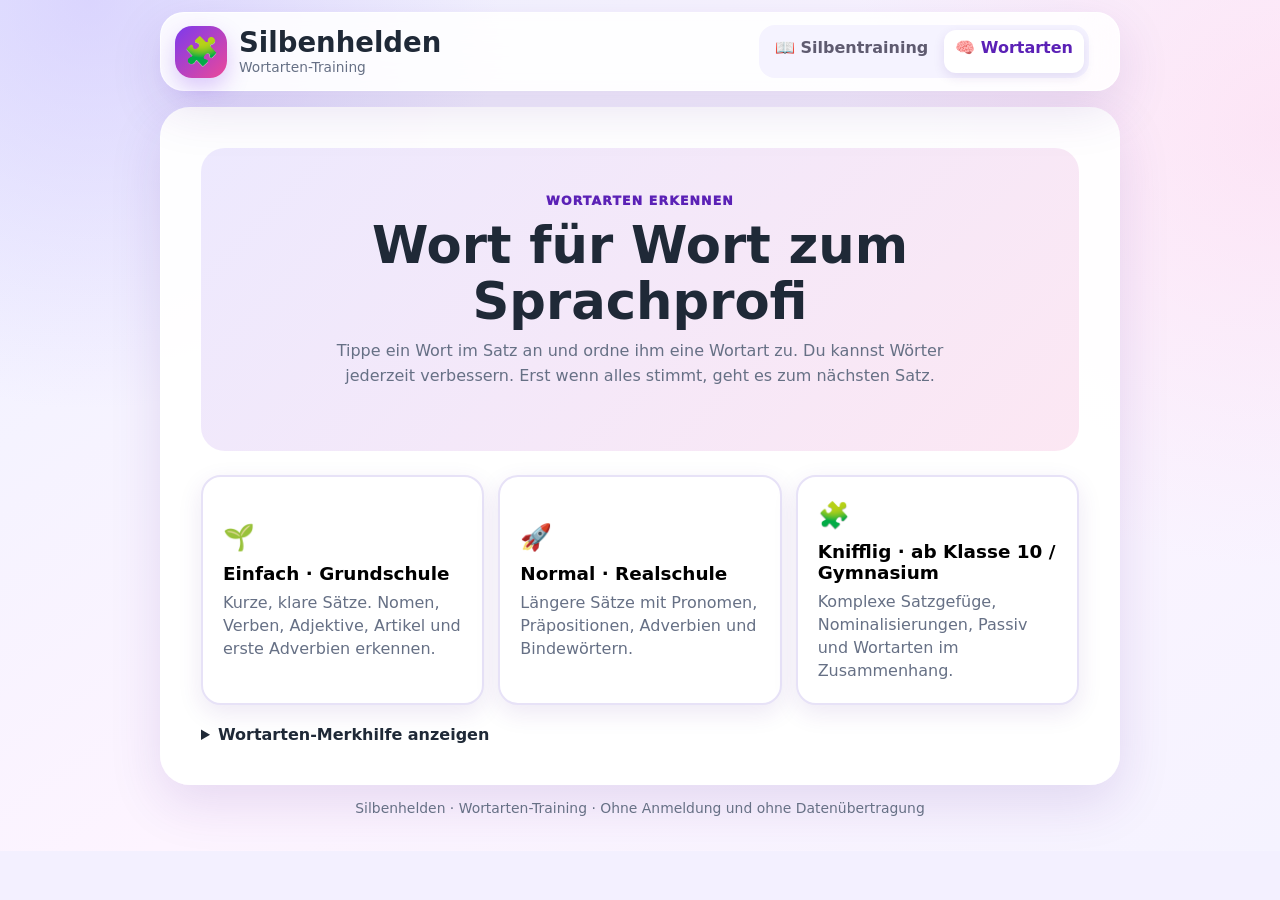
==== commit 524f54c6: "Make word type assignment flexible and explicit" ====
--- a/wortarten.html
+++ b/wortarten.html
@@ -49,7 +49,7 @@
     .word-types{display:grid;grid-template-columns:repeat(5,minmax(0,1fr));gap:8px;margin:16px 0}
     .type-button{min-height:48px;padding:8px 6px;border:1px solid var(--cat-border,var(--line));border-radius:13px;background:var(--cat-bg,#fff);color:var(--cat-ink,var(--ink));font-weight:800;cursor:pointer;touch-action:manipulation}
     .type-button small{display:block;color:var(--muted);font-size:.73em;font-weight:600}
-    .type-button.active{border-color:#7c3aed;color:#5b21b6;background:#ede9fe;box-shadow:0 0 0 2px rgba(124,58,237,.12)}
+    .type-button.active{border-color:#7c3aed;box-shadow:0 0 0 3px rgba(124,58,237,.2)}
     .selected-note{min-height:24px;color:var(--muted);font-size:.92rem}
     .task-feedback{min-height:50px;margin:12px 0;padding:12px 14px;border-radius:14px;background:#f5f3ff;color:#4c1d95;line-height:1.45}
     .task-feedback:empty{display:none}
@@ -118,7 +118,7 @@
         <span class="task-count" id="taskCount">Satz 1 von 15</span>
       </div>
       <div class="progress-track" aria-label="Fortschritt"><span id="progressBar" style="width:0%"></span></div>
-      <p class="prompt">1. Tippe ein Wort an. 2. Wähle die passende Wortart.</p>
+      <p class="prompt">Wähle eine Wortart und tippe passende Wörter an – oder tippe erst ein Wort und dann die Wortart.</p>
       <div class="sentence" id="sentence" aria-label="Satz mit auswählbaren Wörtern"></div>
       <p class="selected-note" id="selectedNote">Wähle ein Wort im Satz aus.</p>
       <div class="word-types" id="wordTypes" aria-label="Wortart auswählen"></div>
@@ -142,7 +142,7 @@
       </div>
     </section>
 
-    <footer class="foot">Silbenhelden · Wortarten-Training · Lernfortschritt bleibt auf diesem Gerät</footer>
+    <footer class="foot">Silbenhelden · Wortarten-Training · Ohne Anmeldung und ohne Datenübertragung</footer>
   </main>
 
 <script>
@@ -203,11 +203,11 @@
   ]
 };
 const TITLES={leicht:"Grundschule",mittel:"Realschule",schwer:"Ab Klasse 10 / Gymnasium"};
-let level="leicht",round=0,queue=[],answers=[],selected=-1,checked=false,roundCheckedOnce=false,totalCorrect=0,firstTry=0,feedbackText="",feedbackKind="";
+let level="leicht",round=0,queue=[],answers=[],selected=-1,activeType="",checked=false,roundCheckedOnce=false,totalCorrect=0,firstTry=0,feedbackText="",feedbackKind="";
 const $=id=>document.getElementById(id);
 function parse(raw){return raw.trim().split(/\s+/).filter(Boolean).map(piece=>{if(piece.endsWith("|"))piece=piece.slice(0,-1);const match=piece.match(/^(.+)\|([^|.,!?;:]+)([.,!?;:]*)$/u);if(!match)throw new Error("Ungültige Aufgabenangabe: "+piece);return {text:match[1],type:match[2],punct:match[3]};});}
 function show(view){$("home").classList.toggle("hidden",view!=="home");$("lesson").classList.toggle("hidden",view!=="lesson");$("finish").classList.toggle("hidden",view!=="finish");window.scrollTo({top:0,behavior:"smooth"});}
-function start(which){level=which;round=0;queue=[...SETS[level]];answers=Array(parse(queue[0]).length).fill("");selected=-1;checked=false;roundCheckedOnce=false;totalCorrect=0;firstTry=0;feedbackText="";feedbackKind="";$("levelName").textContent=TITLES[level];show("lesson");render();}
+function start(which){level=which;round=0;queue=[...SETS[level]];answers=Array(parse(queue[0]).length).fill("");selected=-1;activeType="";checked=false;roundCheckedOnce=false;totalCorrect=0;firstTry=0;feedbackText="";feedbackKind="";$("levelName").textContent=TITLES[level];show("lesson");render();}
 function render(){
   const words=parse(queue[round]);
   $("taskCount").textContent=`Satz ${round+1} von ${queue.length}`;
@@ -218,24 +218,24 @@
     b.setAttribute("aria-label",`${w.text}, Wort ${i+1}${answers[i]?`, zugeordnet: ${answers[i]}`:""}`);if(answers[i])b.dataset.type=answers[i];
     if(i===selected)b.classList.add("selected");
     if(checked){if(answers[i]===w.type)b.classList.add("correct");else b.classList.add("wrong");}if(answers[i]||checked){const tag=document.createElement("span");tag.className="answer-tag";tag.textContent=answers[i]||"noch offen";b.append(tag);}
-    b.addEventListener("click",()=>{if(checked&&answers[i]===w.type)return;selected=i;render();});
+    b.addEventListener("click",()=>{if(checked&&answers[i]===w.type)return;if(activeType){answers[i]=activeType;selected=-1;render();return;}selected=i;render();});
     area.append(b);if(w.punct){const p=document.createElement("span");p.textContent=w.punct;area.append(p);}
   });
   const palette=$("wordTypes");palette.replaceChildren();
-  TYPES.forEach(type=>{const b=document.createElement("button");b.className="type-button";b.type="button";b.dataset.type=type;b.setAttribute("aria-label",type);b.innerHTML=`${type}<small>${TYPE_HINTS[type]}</small>`;b.disabled=selected<0||(checked&&answers[selected]===words[selected].type);b.addEventListener("click",()=>assign(type));palette.append(b);});
-  $("selectedNote").textContent=selected<0?"Tippe ein Wort im Satz an; die gewählte Wortart erscheint direkt darunter.":`Ausgewählt: „${words[selected].text}“ · jetzt die Wortart antippen.`;
+  TYPES.forEach(type=>{const b=document.createElement("button");b.className="type-button";b.type="button";b.dataset.type=type;b.classList.toggle("active",type===activeType);b.setAttribute("aria-pressed",String(type===activeType));b.setAttribute("aria-label",type);b.innerHTML=`${type}<small>${TYPE_HINTS[type]}</small>`;b.addEventListener("click",()=>assign(type));palette.append(b);});
+  $("selectedNote").textContent=selected>=0?`Ausgewählt: „${words[selected].text}“ · jetzt die Wortart antippen.`:activeType?`Aktive Wortart: ${activeType} · tippe passende Wörter an. Erneut antippen, um abzuwählen.`:"Wähle eine Wortart und tippe passende Wörter an – oder tippe zuerst ein Wort an.";
   $("check").classList.remove("hidden");$("check").disabled=answers.some(a=>!a);$("check").textContent=checked?"Erneut prüfen":"Antwort prüfen";
   const allCorrect=checked&&words.every((w,i)=>answers[i]===w.type);$("check").classList.toggle("hidden",allCorrect);$("next").classList.toggle("hidden",!allCorrect);
   $("feedback").textContent=feedbackText;$("feedback").className="task-feedback"+(feedbackKind?` ${feedbackKind}`:"");
 }
-function assign(type){if(selected<0)return;answers[selected]=type;selected=-1;render();}
+function assign(type){if(selected<0){activeType=activeType===type?"":type;render();return;}answers[selected]=type;selected=-1;activeType="";render();}
 function check(){
-  const words=parse(queue[round]);const firstAttempt=!roundCheckedOnce;roundCheckedOnce=true;const misses=words.filter((w,i)=>answers[i]!==w.type).length;checked=true;
+  const words=parse(queue[round]);activeType="";selected=-1;const firstAttempt=!roundCheckedOnce;roundCheckedOnce=true;const misses=words.filter((w,i)=>answers[i]!==w.type).length;checked=true;
   if(misses===0){totalCorrect+=words.length;if(firstAttempt)firstTry+=1;feedbackText="Alles richtig! Du hast jedem Wort die passende Wortart zugeordnet.";feedbackKind="success";}
   else{feedbackText=`Schon ${words.length-misses} von ${words.length} richtig. Falsche Wörter sind markiert. Tippe ein rot markiertes Wort an, ändere die Zuordnung und prüfe erneut.`;feedbackKind="retry";}
   render();if(misses===0){$("next").focus({preventScroll:true});}
 }
-function advance(){round+=1;if(round>=queue.length){$("finishMessage").textContent=`Du hast ${queue.length} Sätze auf der Stufe „${TITLES[level]}“ bearbeitet und ${totalCorrect} Wörter korrekt zugeordnet. ${firstTry===queue.length?"Jeder Satz war gleich beim ersten Prüfen richtig!":`Beim ersten Prüfen waren ${firstTry} Sätze schon vollständig richtig.`}`;$("progressBar").style.width="100%";show("finish");return;}answers=Array(parse(queue[round]).length).fill("");selected=-1;checked=false;roundCheckedOnce=false;feedbackText="";feedbackKind="";$("check").textContent="Antwort prüfen";render();$("sentence").scrollIntoView({behavior:"smooth",block:"center"});}
+function advance(){round+=1;if(round>=queue.length){$("finishMessage").textContent=`Du hast ${queue.length} Sätze auf der Stufe „${TITLES[level]}“ bearbeitet und ${totalCorrect} Wörter korrekt zugeordnet. ${firstTry===queue.length?"Jeder Satz war gleich beim ersten Prüfen richtig!":`Beim ersten Prüfen waren ${firstTry} Sätze schon vollständig richtig.`}`;$("progressBar").style.width="100%";show("finish");return;}answers=Array(parse(queue[round]).length).fill("");selected=-1;activeType="";checked=false;roundCheckedOnce=false;feedbackText="";feedbackKind="";$("check").textContent="Antwort prüfen";render();$("sentence").scrollIntoView({behavior:"smooth",block:"center"});}
 
 document.querySelectorAll(".level-card").forEach(b=>b.addEventListener("click",()=>start(b.dataset.level)));
 $("check").addEventListener("click",check);
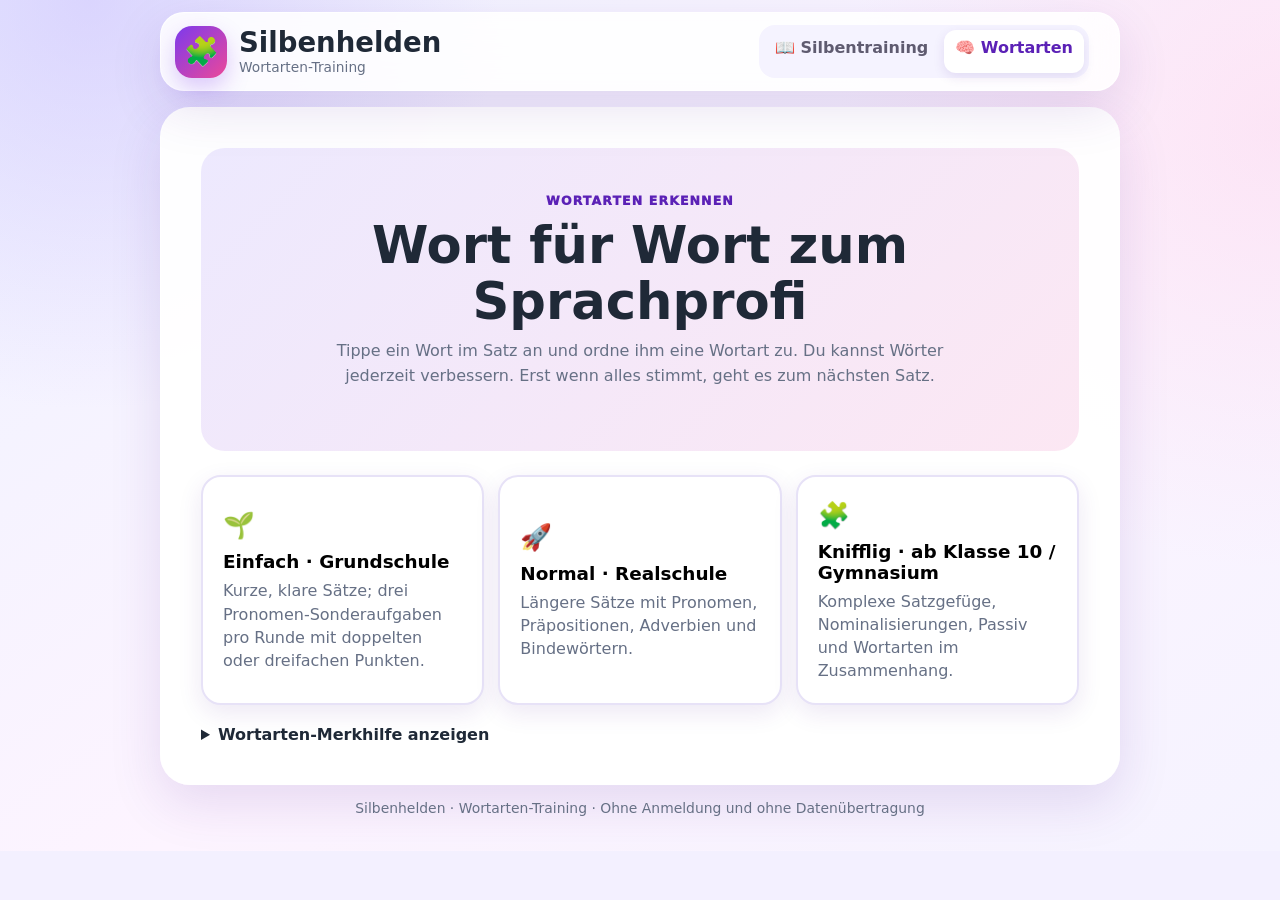
==== commit a8171358: "Add pronoun bonus tasks and double points" ====
--- a/wortarten.html
+++ b/wortarten.html
@@ -26,6 +26,12 @@
     .lesson-top{display:flex;justify-content:space-between;align-items:flex-start;gap:12px}
     .lesson-top h1{margin:4px 0;font-size:clamp(1.45rem,4vw,2.2rem)}
     .task-count{white-space:nowrap;padding:9px 12px;border-radius:999px;background:var(--primary-soft);color:var(--primary-dark);font-weight:900}
+    .score-row{display:flex;justify-content:space-between;align-items:center;gap:8px;margin:12px 0}
+    .bonus-badge{padding:8px 12px;border:1px solid #f2dda2;border-radius:999px;background:#fff6df;color:#805b14;font-weight:900}
+    .bonus-badge.triple{border-color:#f4d0bb;background:#fff0e8;color:#98532d}
+    .score-chip{padding:8px 12px;border-radius:999px;background:#f4edfb;color:#674389;font-weight:800;white-space:nowrap}
+    .score-final{display:grid;gap:4px;justify-items:center;width:min(250px,100%);margin:20px auto;padding:18px;border:1px solid #dfcdef;border-radius:18px;background:#f4edfb;color:#674389}
+    .score-final strong{font-size:2rem}
     .progress-track{height:10px;margin:16px 0 22px;overflow:hidden;border-radius:99px;background:#eeeaf7}
     .progress-track span{display:block;height:100%;border-radius:inherit;background:linear-gradient(90deg,#7c3aed,#ec4899);transition:width .2s}
     .prompt{margin:0 0 8px;color:var(--muted);font-weight:700}
@@ -91,7 +97,7 @@
         <p>Tippe ein Wort im Satz an und ordne ihm eine Wortart zu. Du kannst Wörter jederzeit verbessern. Erst wenn alles stimmt, geht es zum nächsten Satz.</p>
       </div>
       <div class="level-grid" aria-label="Schwierigkeit auswählen">
-        <button class="level-card" data-level="leicht"><span class="level-emoji">🌱</span><strong>Einfach · Grundschule</strong><span>Kurze, klare Sätze. Nomen, Verben, Adjektive, Artikel und erste Adverbien erkennen.</span></button>
+        <button class="level-card" data-level="leicht"><span class="level-emoji">🌱</span><strong>Einfach · Grundschule</strong><span>Kurze, klare Sätze; drei Pronomen-Sonderaufgaben pro Runde mit doppelten oder dreifachen Punkten.</span></button>
         <button class="level-card" data-level="mittel"><span class="level-emoji">🚀</span><strong>Normal · Realschule</strong><span>Längere Sätze mit Pronomen, Präpositionen, Adverbien und Bindewörtern.</span></button>
         <button class="level-card" data-level="schwer"><span class="level-emoji">🧩</span><strong>Knifflig · ab Klasse 10 / Gymnasium</strong><span>Komplexe Satzgefüge, Nominalisierungen, Passiv und Wortarten im Zusammenhang.</span></button>
       </div>
@@ -118,6 +124,7 @@
         <span class="task-count" id="taskCount">Satz 1 von 15</span>
       </div>
       <div class="progress-track" aria-label="Fortschritt"><span id="progressBar" style="width:0%"></span></div>
+      <div class="score-row"><span class="bonus-badge hidden" id="bonusBadge"></span><span class="score-chip">⭐ Punkte <strong id="scoreNow">0</strong></span></div>
       <p class="prompt">Wähle eine Wortart und tippe passende Wörter an – oder tippe erst ein Wort und dann die Wortart.</p>
       <div class="sentence" id="sentence" aria-label="Satz mit auswählbaren Wörtern"></div>
       <p class="selected-note" id="selectedNote">Wähle ein Wort im Satz aus.</p>
@@ -136,7 +143,8 @@
       <span class="eyebrow">Training beendet</span>
       <h1>Stark gemacht!</h1>
       <p id="finishMessage"></p>
-      <div class="hero-actions" style="justify-content:center">
+      <div class="score-final"><span>Gesammelte Punkte</span><strong id="finalScore">0</strong></div>
+      <div class="hero-actions" style="justify-content:center>
         <button class="btn primary large" id="repeat">Gleiche Stufe noch einmal</button>
         <button class="btn soft large" id="choose">Andere Stufe wählen</button>
       </div>
@@ -165,7 +173,9 @@
     "Meine|Pronomen Schwester|Nomen singt|Verb.|",
     "Der|Artikel rote|Adjektiv Bus|Nomen hält|Verb hier|Adverb.|",
     "Das|Artikel Pferd|Nomen frisst|Verb frisches|Adjektiv Gras|Nomen.|",
-    "Ein|Artikel müder|Adjektiv Bär|Nomen schläft|Verb lange|Adjektiv."
+    "Ich|Pronomen sehe|Verb ihn|Pronomen heute|Adverb.",
+    "Sie|Pronomen schenkt|Verb dem|Artikel kleinen|Adjektiv Hund|Nomen seinen|Pronomen alten|Adjektiv Ball|Nomen.",
+    "Wenn|Konjunktion du|Pronomen dich|Pronomen beeilst|Verb, erreichst|Verb du|Pronomen noch|Adverb den|Artikel Bus|Nomen."
   ],
   mittel: [
     "Heute|Adverb fährt|Verb meine|Pronomen Freundin|Nomen mit|Präposition dem|Artikel Bus|Nomen in|Präposition die|Artikel Schule|Nomen.|",
@@ -203,14 +213,15 @@
   ]
 };
 const TITLES={leicht:"Grundschule",mittel:"Realschule",schwer:"Ab Klasse 10 / Gymnasium"};
-let level="leicht",round=0,queue=[],answers=[],selected=-1,activeType="",checked=false,roundCheckedOnce=false,totalCorrect=0,firstTry=0,feedbackText="",feedbackKind="";
+const BONUS_TASKS={leicht:{12:{label:"✨ Sonderaufgabe · 2× Punkte",multiplier:2},13:{label:"✨ Sonderaufgabe · 2× Punkte",multiplier:2},14:{label:"🔥 Extra knifflig · 3× Punkte",multiplier:3}}};
+let level="leicht",round=0,queue=[],answers=[],selected=-1,activeType="",checked=false,roundCheckedOnce=false,totalCorrect=0,firstTry=0,score=0,feedbackText="",feedbackKind="";
 const $=id=>document.getElementById(id);
-function parse(raw){return raw.trim().split(/\s+/).filter(Boolean).map(piece=>{if(piece.endsWith("|"))piece=piece.slice(0,-1);const match=piece.match(/^(.+)\|([^|.,!?;:]+)([.,!?;:]*)$/u);if(!match)throw new Error("Ungültige Aufgabenangabe: "+piece);return {text:match[1],type:match[2],punct:match[3]};});}
+function taskInfo(){return BONUS_TASKS[level]?.[round]||null;}\nfunction parse(raw){return raw.trim().split(/\s+/).filter(Boolean).map(piece=>{if(piece.endsWith("|"))piece=piece.slice(0,-1);const match=piece.match(/^(.+)\|([^|.,!?;:]+)([.,!?;:]*)$/u);if(!match)throw new Error("Ungültige Aufgabenangabe: "+piece);return {text:match[1],type:match[2],punct:match[3]};});}
 function show(view){$("home").classList.toggle("hidden",view!=="home");$("lesson").classList.toggle("hidden",view!=="lesson");$("finish").classList.toggle("hidden",view!=="finish");window.scrollTo({top:0,behavior:"smooth"});}
-function start(which){level=which;round=0;queue=[...SETS[level]];answers=Array(parse(queue[0]).length).fill("");selected=-1;activeType="";checked=false;roundCheckedOnce=false;totalCorrect=0;firstTry=0;feedbackText="";feedbackKind="";$("levelName").textContent=TITLES[level];show("lesson");render();}
+function start(which){level=which;round=0;queue=[...SETS[level]];answers=Array(parse(queue[0]).length).fill("");selected=-1;activeType="";checked=false;roundCheckedOnce=false;totalCorrect=0;firstTry=0;score=0;feedbackText="";feedbackKind="";$("levelName").textContent=TITLES[level];show("lesson");render();}
 function render(){
   const words=parse(queue[round]);
-  $("taskCount").textContent=`Satz ${round+1} von ${queue.length}`;
+  $("taskCount").textContent=`Aufgabe ${round+1} von ${queue.length}`;const bonus=taskInfo();$("bonusBadge").textContent=bonus?.label||"";$("bonusBadge").classList.toggle("hidden",!bonus);$("bonusBadge").classList.toggle("triple",bonus?.multiplier===3);$("scoreNow").textContent=score;
   $("progressBar").style.width=`${round/queue.length*100}%`;
   const area=$("sentence");area.replaceChildren();
   words.forEach((w,i)=>{
@@ -231,11 +242,11 @@
 function assign(type){if(selected<0){activeType=activeType===type?"":type;render();return;}answers[selected]=type;selected=-1;activeType="";render();}
 function check(){
   const words=parse(queue[round]);activeType="";selected=-1;const firstAttempt=!roundCheckedOnce;roundCheckedOnce=true;const misses=words.filter((w,i)=>answers[i]!==w.type).length;checked=true;
-  if(misses===0){totalCorrect+=words.length;if(firstAttempt)firstTry+=1;feedbackText="Alles richtig! Du hast jedem Wort die passende Wortart zugeordnet.";feedbackKind="success";}
+  if(misses===0){totalCorrect+=words.length;if(firstAttempt)firstTry+=1;const multiplier=taskInfo()?.multiplier||1;const earned=words.length*multiplier;score+=earned;feedbackText=`Alles richtig! +${earned} Punkte${multiplier>1?` (${words.length} Wörter × ${multiplier})`:""}.`;feedbackKind="success";}
   else{feedbackText=`Schon ${words.length-misses} von ${words.length} richtig. Falsche Wörter sind markiert. Tippe ein rot markiertes Wort an, ändere die Zuordnung und prüfe erneut.`;feedbackKind="retry";}
   render();if(misses===0){$("next").focus({preventScroll:true});}
 }
-function advance(){round+=1;if(round>=queue.length){$("finishMessage").textContent=`Du hast ${queue.length} Sätze auf der Stufe „${TITLES[level]}“ bearbeitet und ${totalCorrect} Wörter korrekt zugeordnet. ${firstTry===queue.length?"Jeder Satz war gleich beim ersten Prüfen richtig!":`Beim ersten Prüfen waren ${firstTry} Sätze schon vollständig richtig.`}`;$("progressBar").style.width="100%";show("finish");return;}answers=Array(parse(queue[round]).length).fill("");selected=-1;activeType="";checked=false;roundCheckedOnce=false;feedbackText="";feedbackKind="";$("check").textContent="Antwort prüfen";render();$("sentence").scrollIntoView({behavior:"smooth",block:"center"});}
+function advance(){round+=1;if(round>=queue.length){$("finishMessage").textContent=`Du hast ${queue.length} Aufgaben auf der Stufe „${TITLES[level]}“ bearbeitet und ${totalCorrect} Wörter korrekt zugeordnet. ${firstTry===queue.length?"Jede Aufgabe war gleich beim ersten Prüfen richtig!":`Beim ersten Prüfen waren ${firstTry} Aufgaben schon vollständig richtig.`}`;$("finalScore").textContent=score;$("progressBar").style.width="100%";show("finish");return;}answers=Array(parse(queue[round]).length).fill("");selected=-1;activeType="";checked=false;roundCheckedOnce=false;feedbackText="";feedbackKind="";$("check").textContent="Antwort prüfen";render();$("sentence").scrollIntoView({behavior:"smooth",block:"center"});}
 
 document.querySelectorAll(".level-card").forEach(b=>b.addEventListener("click",()=>start(b.dataset.level)));
 $("check").addEventListener("click",check);
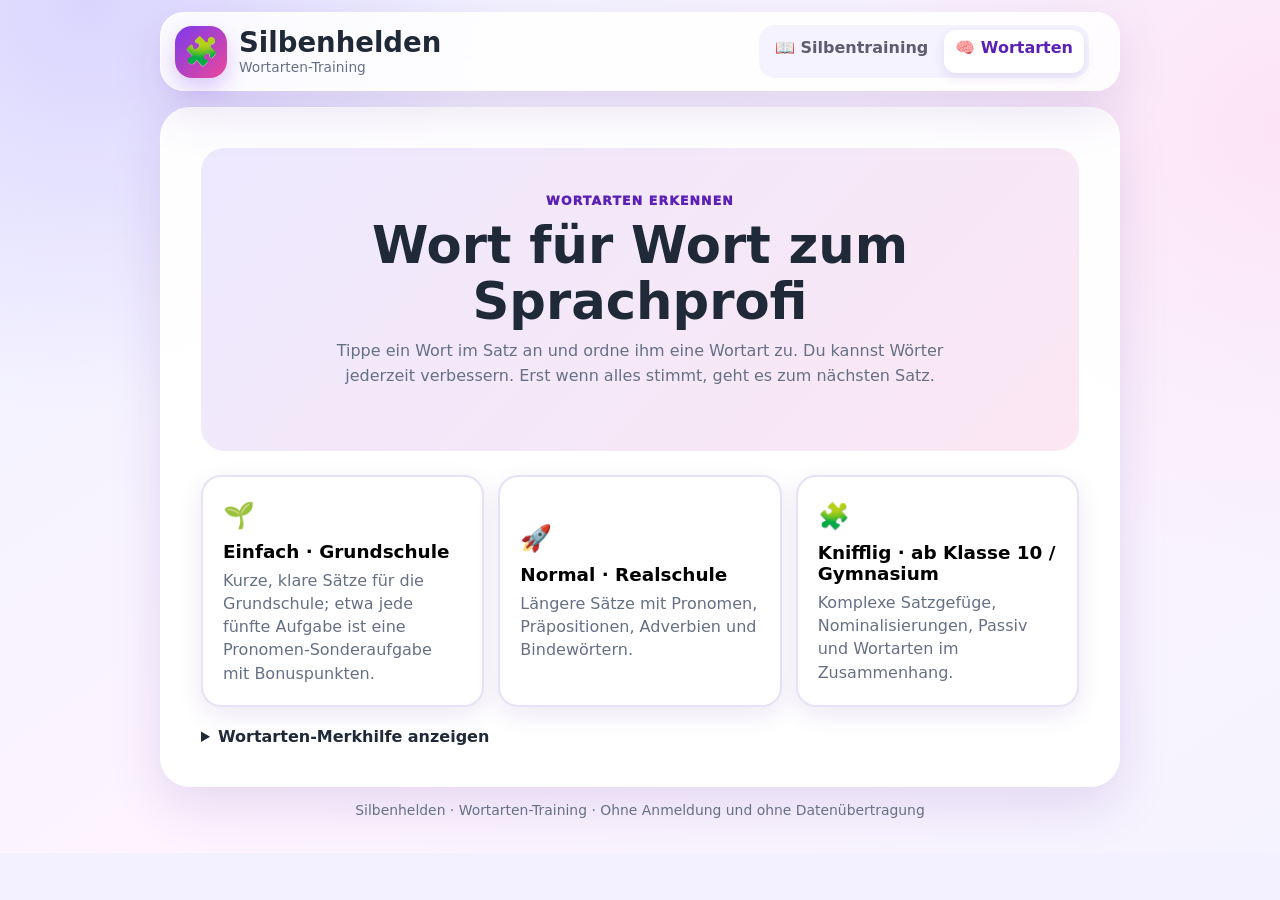
==== commit 4575e6e8: "Add task count selection and 300 sentence pools per level" ====
--- a/wortarten.html
+++ b/wortarten.html
@@ -22,6 +22,15 @@
     .level-card strong{display:block;margin:7px 0;font-size:1.15rem}
     .level-card span{color:var(--muted);line-height:1.45}
     .level-emoji{font-size:1.6rem}
+    .task-picker{margin-top:24px;padding:22px;border:1px solid var(--line);border-radius:20px;background:#fff;box-shadow:var(--shadow-small)}
+    .task-picker h2{margin:0 0 6px;font-size:clamp(1.25rem,4vw,1.7rem)}
+    .task-picker p{margin:0 0 16px;color:var(--muted);line-height:1.5}
+    .task-options{display:grid;grid-template-columns:repeat(3,minmax(0,1fr));gap:12px}
+    .task-option{min-height:78px;border:2px solid var(--line);border-radius:16px;background:#fff;color:var(--ink);font-size:1.2rem;font-weight:900;cursor:pointer;touch-action:manipulation}
+    .task-option small{display:block;margin-top:3px;color:var(--muted);font-size:.75rem;font-weight:600}
+    .task-option[aria-pressed="true"]{border-color:#7c3aed;background:#f5f0ff;color:#5b21b6;box-shadow:0 0 0 3px rgba(124,58,237,.13)}
+    .task-picker-actions{display:flex;gap:10px;justify-content:flex-end;margin-top:16px}
+    .task-picker-actions .btn{min-height:48px}
     .lesson{margin-top:20px;padding:clamp(18px,4vw,32px)}
     .lesson-top{display:flex;justify-content:space-between;align-items:flex-start;gap:12px}
     .lesson-top h1{margin:4px 0;font-size:clamp(1.45rem,4vw,2.2rem)}
@@ -96,12 +105,25 @@
         <h1>Wort für Wort zum Sprachprofi</h1>
         <p>Tippe ein Wort im Satz an und ordne ihm eine Wortart zu. Du kannst Wörter jederzeit verbessern. Erst wenn alles stimmt, geht es zum nächsten Satz.</p>
       </div>
-      <div class="level-grid" aria-label="Schwierigkeit auswählen">
-        <button class="level-card" data-level="leicht"><span class="level-emoji">🌱</span><strong>Einfach · Grundschule</strong><span>Kurze, klare Sätze; drei Pronomen-Sonderaufgaben pro Runde mit doppelten oder dreifachen Punkten.</span></button>
+      <div class="level-grid" id="levelGrid" aria-label="Schwierigkeit auswählen">
+        <button class="level-card" data-level="leicht"><span class="level-emoji">🌱</span><strong>Einfach · Grundschule</strong><span>Kurze, klare Sätze für die Grundschule; etwa jede fünfte Aufgabe ist eine Pronomen-Sonderaufgabe mit Bonuspunkten.</span></button>
         <button class="level-card" data-level="mittel"><span class="level-emoji">🚀</span><strong>Normal · Realschule</strong><span>Längere Sätze mit Pronomen, Präpositionen, Adverbien und Bindewörtern.</span></button>
         <button class="level-card" data-level="schwer"><span class="level-emoji">🧩</span><strong>Knifflig · ab Klasse 10 / Gymnasium</strong><span>Komplexe Satzgefüge, Nominalisierungen, Passiv und Wortarten im Zusammenhang.</span></button>
       </div>
-      <details class="guide">
+      <div class="task-picker hidden" id="taskPicker" aria-live="polite">
+        <h2 id="taskPickerTitle">Wie viele Aufgaben möchtest du lösen?</h2>
+        <p>Wähle den Umfang für diesen Durchgang. In der leichten Stufe kommen die Pronomen-Sonderaufgaben am Ende.</p>
+        <div class="task-options" role="group" aria-label="Anzahl der Aufgaben">
+          <button class="task-option" type="button" data-count="10" aria-pressed="false">10<small>Aufgaben</small></button>
+          <button class="task-option" type="button" data-count="20" aria-pressed="false">20<small>Aufgaben</small></button>
+          <button class="task-option" type="button" data-count="30" aria-pressed="false">30<small>Aufgaben</small></button>
+        </div>
+        <div class="task-picker-actions">
+          <button class="btn gray" id="backToLevels" type="button">Zurück</button>
+          <button class="btn primary" id="startTraining" type="button" disabled>Training starten</button>
+        </div>
+      </div>
+      <details class="guide" id="guide">
         <summary>Wortarten-Merkhilfe anzeigen</summary>
         <div class="guide-grid">
           <div class="guide-item"><strong>Nomen:</strong> Menschen, Tiere, Dinge und Begriffe; oft mit der/die/das. <em>Hund, Freude</em></div>
@@ -144,7 +166,7 @@
       <h1>Stark gemacht!</h1>
       <p id="finishMessage"></p>
       <div class="score-final"><span>Gesammelte Punkte</span><strong id="finalScore">0</strong></div>
-      <div class="hero-actions" style="justify-content:center>
+      <div class="hero-actions" style="justify-content:center">
         <button class="btn primary large" id="repeat">Gleiche Stufe noch einmal</button>
         <button class="btn soft large" id="choose">Andere Stufe wählen</button>
       </div>
@@ -171,8 +193,6 @@
     "Die|Artikel Sonne|Nomen scheint|Verb warm|Adjektiv.|",
     "Ein|Artikel kleiner|Adjektiv Frosch|Nomen hüpft|Verb heute|Adverb.|",
     "Meine|Pronomen Schwester|Nomen singt|Verb.|",
-    "Der|Artikel rote|Adjektiv Bus|Nomen hält|Verb hier|Adverb.|",
-    "Das|Artikel Pferd|Nomen frisst|Verb frisches|Adjektiv Gras|Nomen.|",
     "Ich|Pronomen sehe|Verb ihn|Pronomen heute|Adverb.",
     "Sie|Pronomen schenkt|Verb dem|Artikel kleinen|Adjektiv Hund|Nomen seinen|Pronomen alten|Adjektiv Ball|Nomen.",
     "Wenn|Konjunktion du|Pronomen dich|Pronomen beeilst|Verb, erreichst|Verb du|Pronomen noch|Adverb den|Artikel Bus|Nomen."
@@ -213,12 +233,51 @@
   ]
 };
 const TITLES={leicht:"Grundschule",mittel:"Realschule",schwer:"Ab Klasse 10 / Gymnasium"};
-const BONUS_TASKS={leicht:{12:{label:"✨ Sonderaufgabe · 2× Punkte",multiplier:2},13:{label:"✨ Sonderaufgabe · 2× Punkte",multiplier:2},14:{label:"🔥 Extra knifflig · 3× Punkte",multiplier:3}}};
-let level="leicht",round=0,queue=[],answers=[],selected=-1,activeType="",checked=false,roundCheckedOnce=false,totalCorrect=0,firstTry=0,score=0,feedbackText="",feedbackKind="";
+const BONUS_LABELS={2:"✨ Sonderaufgabe · 2× Punkte",3:"🔥 Extra knifflig · 3× Punkte"};
+let level="leicht",round=0,queue=[],answers=[],selected=-1,activeType="",checked=false,roundCheckedOnce=false,totalCorrect=0,firstTry=0,score=0,feedbackText="",feedbackKind="",requestedCount=10,selectedLevel="",selectedCount=0,BONUS_TASKS={};
 const $=id=>document.getElementById(id);
-function taskInfo(){return BONUS_TASKS[level]?.[round]||null;}\nfunction parse(raw){return raw.trim().split(/\s+/).filter(Boolean).map(piece=>{if(piece.endsWith("|"))piece=piece.slice(0,-1);const match=piece.match(/^(.+)\|([^|.,!?;:]+)([.,!?;:]*)$/u);if(!match)throw new Error("Ungültige Aufgabenangabe: "+piece);return {text:match[1],type:match[2],punct:match[3]};});}
-function show(view){$("home").classList.toggle("hidden",view!=="home");$("lesson").classList.toggle("hidden",view!=="lesson");$("finish").classList.toggle("hidden",view!=="finish");window.scrollTo({top:0,behavior:"smooth"});}
-function start(which){level=which;round=0;queue=[...SETS[level]];answers=Array(parse(queue[0]).length).fill("");selected=-1;activeType="";checked=false;roundCheckedOnce=false;totalCorrect=0;firstTry=0;score=0;feedbackText="";feedbackKind="";$("levelName").textContent=TITLES[level];show("lesson");render();}
+function tagged(word,type){return word+"|"+type;}
+function shuffled(items){const copy=items.slice();for(let i=copy.length-1;i>0;i--){const j=Math.floor(Math.random()*(i+1));[copy[i],copy[j]]=[copy[j],copy[i]];}return copy;}
+function expandPools(){
+  const seen={leicht:new Set(SETS.leicht),mittel:new Set(SETS.mittel),schwer:new Set(SETS.schwer)};
+  const subjects=["Der|Artikel kleine|Adjektiv Hund|Nomen","Die|Artikel flinke|Adjektiv Katze|Nomen","Das|Artikel fröhliche|Adjektiv Kind|Nomen","Der|Artikel bunte|Adjektiv Vogel|Nomen","Das|Artikel junge|Adjektiv Pferd|Nomen","Der|Artikel schnelle|Adjektiv Hase|Nomen","Die|Artikel nette|Adjektiv Nachbarin|Nomen","Der|Artikel geduldige|Adjektiv Lehrer|Nomen","Die|Artikel kluge|Adjektiv Schülerin|Nomen","Der|Artikel kleine|Adjektiv Bruder|Nomen"];
+  const verbs=[["bellt","rennt","schläft","wartet","spielt","läuft","springt","sitzt","steht","hüpft"],["miaut","rennt","schläft","wartet","spielt","läuft","springt","sitzt","steht","hüpft"],["lacht","rennt","schläft","wartet","spielt","läuft","springt","sitzt","lernt","hüpft"],["fliegt","singt","landet","wartet","spielt","läuft","springt","sitzt","steht","hüpft"],["galoppiert","rennt","schläft","wartet","spielt","läuft","springt","steht","frisst","grast"],["hoppelt","rennt","schläft","wartet","spielt","läuft","springt","sitzt","frisst","grast"],["arbeitet","rennt","wartet","spielt","läuft","sitzt","steht","lernt","lacht","tanzt"],["arbeitet","rennt","wartet","spielt","läuft","sitzt","steht","lernt","lacht","singt"],["lernt","rennt","wartet","spielt","läuft","sitzt","steht","liest","lacht","tanzt"],["lernt","rennt","wartet","spielt","läuft","sitzt","steht","liest","lacht","singt"]];
+  const adverbs=["heute|Adverb","oft|Adverb","morgens|Adverb"];
+  for(let i=0;i<subjects.length;i++)for(const verb of verbs[i])for(const adv of adverbs){const s=subjects[i]+" "+tagged(verb,"Verb")+" "+adv+".";if(!seen.leicht.has(s)){seen.leicht.add(s);SETS.leicht.push(s);}}
+  const pronouns=["Ich|Pronomen spiele|Verb","Du|Pronomen spielst|Verb","Er|Pronomen spielt|Verb","Sie|Pronomen spielt|Verb","Wir|Pronomen spielen|Verb","Ihr|Pronomen spielt|Verb"];
+  const objects=["dem|Artikel Ball|Nomen","der|Artikel Puppe|Nomen","dem|Artikel Hund|Nomen","der|Artikel Katze|Nomen","den|Artikel Bausteinen|Nomen","dem|Artikel Drachen|Nomen","meiner|Pronomen Freundin|Nomen","den|Artikel Karten|Nomen","dem|Artikel Seil|Nomen","dem|Artikel Teddy|Nomen"];
+  const playAdverbs=["heute|Adverb","gern|Adverb","draußen|Adverb","nachmittags|Adverb","oft|Adverb","zusammen|Adverb"];
+  for(const p of pronouns)for(const adv of playAdverbs)for(const obj of objects){const s=p+" "+adv+" mit|Präposition "+obj+".";if(!seen.leicht.has(s)){seen.leicht.add(s);SETS.leicht.push(s);}}
+  const cores=[
+    "Ich|Pronomen bearbeite|Verb eine|Artikel schwierige|Adjektiv Aufgabe|Nomen","Du|Pronomen löst|Verb die|Artikel knifflige|Adjektiv Frage|Nomen","Er|Pronomen beantwortet|Verb eine|Artikel wichtige|Adjektiv Frage|Nomen","Sie|Pronomen schreibt|Verb eine|Artikel ausführliche|Adjektiv Nachricht|Nomen","Wir|Pronomen vergleichen|Verb die|Artikel verschiedenen|Adjektiv Ergebnisse|Nomen","Ihr|Pronomen lest|Verb den|Artikel interessanten|Adjektiv Text|Nomen","Die|Artikel Gruppe|Nomen plant|Verb eine|Artikel gemeinsame|Adjektiv Präsentation|Nomen","Lena|Nomen und|Konjunktion Amir|Nomen suchen|Verb den|Artikel fehlenden|Adjektiv Schlüssel|Nomen","Die|Artikel Lehrerin|Nomen erklärt|Verb eine|Artikel schwierige|Adjektiv Regel|Nomen","Mehrere|Zahlwort Schüler|Nomen untersuchen|Verb den|Artikel spannenden|Adjektiv Versuch|Nomen","Die|Artikel Forschenden|Nomen prüfen|Verb die|Artikel gesammelten|Adjektiv Daten|Nomen","Ich|Pronomen ordne|Verb die|Artikel wichtigen|Adjektiv Hinweise|Nomen","Du|Pronomen findest|Verb den|Artikel entscheidenden|Adjektiv Fehler|Nomen","Er|Pronomen vergleicht|Verb beide|Pronomen Ergebnisse|Nomen","Sie|Pronomen ordnet|Verb die|Artikel einzelnen|Adjektiv Wörter|Nomen","Wir|Pronomen besprechen|Verb den|Artikel neuen|Adjektiv Plan|Nomen","Ihr|Pronomen sammelt|Verb wichtige|Adjektiv Informationen|Nomen","Die|Artikel Kinder|Nomen üben|Verb das|Artikel schwierige|Adjektiv Gedicht|Nomen","Paul|Nomen und|Konjunktion Lea|Nomen entwerfen|Verb einen|Artikel eigenen|Adjektiv Fragebogen|Nomen","Unsere|Pronomen Klasse|Nomen organisiert|Verb den|Artikel nächsten|Adjektiv Ausflug|Nomen"
+  ];
+  const tails=["heute|Adverb in|Präposition der|Artikel Schule|Nomen","nachmittags|Adverb in|Präposition der|Artikel Bibliothek|Nomen","morgen|Adverb in|Präposition dem|Artikel Jugendhaus|Nomen","regelmäßig|Adverb mit|Präposition meiner|Pronomen Gruppe|Nomen","gemeinsam|Adverb vor|Präposition dem|Artikel Unterricht|Nomen","an|Präposition dem|Artikel Nachmittag|Nomen zu|Präposition Hause|Nomen","später|Adverb in|Präposition dem|Artikel Klassenraum|Nomen","oft|Adverb nach|Präposition dem|Artikel Essen|Nomen","manchmal|Adverb bei|Präposition der|Artikel Projektarbeit|Nomen","heute|Adverb auf|Präposition dem|Artikel Schulhof|Nomen","morgen|Adverb in|Präposition der|Artikel Lernwerkstatt|Nomen","konzentriert|Adverb während|Präposition der|Artikel Arbeitszeit|Nomen","nach|Präposition dem|Artikel Training|Nomen gemeinsam|Adverb","vor|Präposition dem|Artikel Abendessen|Nomen in|Präposition der|Artikel Küche|Nomen","an|Präposition dem|Artikel Wochenende|Nomen mit|Präposition großer|Adjektiv Sorgfalt|Nomen"];
+  for(const core of cores)for(const tail of tails){const s=core+" "+tail+".";if(!seen.mittel.has(s)){seen.mittel.add(s);SETS.mittel.push(s);}}
+  const hardSubjects=["die|Artikel sorgfältige|Adjektiv Analyse|Nomen","der|Artikel methodische|Adjektiv Vergleich|Nomen","die|Artikel kritische|Adjektiv Beobachtung|Nomen","das|Artikel wiederholte|Adjektiv Prüfen|Nomen","der|Artikel begründete|Adjektiv Einwand|Nomen","die|Artikel vorläufige|Adjektiv Deutung|Nomen","das|Artikel sorgfältige|Adjektiv Abwägen|Nomen","die|Artikel nachvollziehbare|Adjektiv Begründung|Nomen","der|Artikel systematische|Adjektiv Versuch|Nomen","die|Artikel veröffentlichte|Adjektiv Analyse|Nomen"];
+  const predicates=["plausibel","schlüssig","überzeugend","eindeutig","belastbar","nachvollziehbar","vollständig","differenziert","systematisch","sorgfältig"];
+  const outcomes=["das|Artikel Ergebnis|Nomen umstritten|Adjektiv","die|Artikel Schlussfolgerung|Nomen fragwürdig|Adjektiv","die|Artikel These|Nomen ungeklärt|Adjektiv","der|Artikel Befund|Nomen unklar|Adjektiv","das|Artikel Modell|Nomen vorläufig|Adjektiv","die|Artikel Erklärung|Nomen unvollständig|Adjektiv","der|Artikel Zusammenhang|Nomen unbelegt|Adjektiv","die|Artikel Aussage|Nomen widersprüchlich|Adjektiv","das|Artikel Verfahren|Nomen problematisch|Adjektiv","die|Artikel Einordnung|Nomen überzeugend|Adjektiv"];
+  for(const subject of hardSubjects)for(const pred of predicates)for(const outcome of outcomes){const s="Obwohl|Konjunktion "+subject+" zunächst|Adverb "+pred+"|Adjektiv erschien|Verb, blieb|Verb "+outcome+".";if(!seen.schwer.has(s)){seen.schwer.add(s);SETS.schwer.push(s);}}
+  for(const key of ["leicht","mittel","schwer"])if(SETS[key].length<300)throw new Error("Satzpool "+key+" kleiner als 300.");
+}
+expandPools();
+function taskInfo(){return BONUS_TASKS[round]||null;}
+function pickQueue(which,count){
+  BONUS_TASKS={};
+  if(which!=="leicht")return shuffled(SETS[which]).slice(0,count);
+  const bonusCount=Math.round(count*0.2);
+  const eligible=SETS.leicht.filter(s=>parse(s).some(w=>w.type==="Pronomen"));
+  const special=shuffled(eligible).slice(0,bonusCount),used=new Set(special);
+  const regular=shuffled(SETS.leicht.filter(s=>!used.has(s))).slice(0,count-bonusCount);
+  const triples=Math.max(1,Math.round(bonusCount/3));
+  const multipliers=shuffled(Array(bonusCount-triples).fill(2).concat(Array(triples).fill(3)));
+  queue=regular.concat(special);
+  for(let i=0;i<bonusCount;i++){const mult=multipliers[i];BONUS_TASKS[queue.length-bonusCount+i]={label:BONUS_LABELS[mult],multiplier:mult};}
+  return queue;
+}
+function parse(raw){return raw.trim().split(/\s+/).filter(Boolean).map(piece=>{if(piece.endsWith("|"))piece=piece.slice(0,-1);const match=piece.match(/^(.+)\|([^|.,!?;:]+)([.,!?;:]*)$/u);if(!match)throw new Error("Ungültige Aufgabenangabe: "+piece);return {text:match[1],type:match[2],punct:match[3]};});}
+function show(view){$("home").classList.toggle("hidden",view!=="home");$("lesson").classList.toggle("hidden",view!=="lesson");$("finish").classList.toggle("hidden",view!=="finish");if(view==="home"){selectedLevel="";selectedCount=0;$("levelGrid").classList.remove("hidden");$("taskPicker").classList.add("hidden");$("guide").classList.remove("hidden");$("startTraining").disabled=true;document.querySelectorAll(".task-option").forEach(b=>b.setAttribute("aria-pressed","false"));}window.scrollTo({top:0,behavior:"smooth"});}
+function openTaskPicker(which){selectedLevel=which;selectedCount=0;$("levelGrid").classList.add("hidden");$("guide").classList.add("hidden");$("taskPicker").classList.remove("hidden");$("taskPickerTitle").textContent="Wie viele Aufgaben möchtest du lösen? · "+TITLES[which];$("startTraining").disabled=true;document.querySelectorAll(".task-option").forEach(b=>b.setAttribute("aria-pressed","false"));$("taskPicker").scrollIntoView({behavior:"smooth",block:"center"});}
+function start(which,count){level=which;requestedCount=[10,20,30].includes(Number(count))?Number(count):10;round=0;queue=pickQueue(level,requestedCount);answers=Array(parse(queue[0]).length).fill("");selected=-1;activeType="";checked=false;roundCheckedOnce=false;totalCorrect=0;firstTry=0;score=0;feedbackText="";feedbackKind="";$("levelName").textContent=TITLES[level];show("lesson");render();}
 function render(){
   const words=parse(queue[round]);
   $("taskCount").textContent=`Aufgabe ${round+1} von ${queue.length}`;const bonus=taskInfo();$("bonusBadge").textContent=bonus?.label||"";$("bonusBadge").classList.toggle("hidden",!bonus);$("bonusBadge").classList.toggle("triple",bonus?.multiplier===3);$("scoreNow").textContent=score;
@@ -248,12 +307,15 @@
 }
 function advance(){round+=1;if(round>=queue.length){$("finishMessage").textContent=`Du hast ${queue.length} Aufgaben auf der Stufe „${TITLES[level]}“ bearbeitet und ${totalCorrect} Wörter korrekt zugeordnet. ${firstTry===queue.length?"Jede Aufgabe war gleich beim ersten Prüfen richtig!":`Beim ersten Prüfen waren ${firstTry} Aufgaben schon vollständig richtig.`}`;$("finalScore").textContent=score;$("progressBar").style.width="100%";show("finish");return;}answers=Array(parse(queue[round]).length).fill("");selected=-1;activeType="";checked=false;roundCheckedOnce=false;feedbackText="";feedbackKind="";$("check").textContent="Antwort prüfen";render();$("sentence").scrollIntoView({behavior:"smooth",block:"center"});}
 
-document.querySelectorAll(".level-card").forEach(b=>b.addEventListener("click",()=>start(b.dataset.level)));
+document.querySelectorAll(".level-card").forEach(b=>b.addEventListener("click",()=>openTaskPicker(b.dataset.level)));
+document.querySelectorAll(".task-option").forEach(b=>b.addEventListener("click",()=>{selectedCount=Number(b.dataset.count);document.querySelectorAll(".task-option").forEach(o=>o.setAttribute("aria-pressed",String(o===b)));$("startTraining").disabled=false;}));
+$("startTraining").addEventListener("click",()=>{if(selectedLevel&&selectedCount)start(selectedLevel,selectedCount);});
+$("backToLevels").addEventListener("click",()=>show("home"));
 $("check").addEventListener("click",check);
 $("next").addEventListener("click",advance);
 $("quit").addEventListener("click",()=>show("home"));
 $("choose").addEventListener("click",()=>show("home"));
-$("repeat").addEventListener("click",()=>start(level));
+$("repeat").addEventListener("click",()=>start(level,requestedCount));
 if("serviceWorker"in navigator&&location.protocol.startsWith("http"))navigator.serviceWorker.register("./sw.js").catch(()=>{});
 </script>
 </body>
